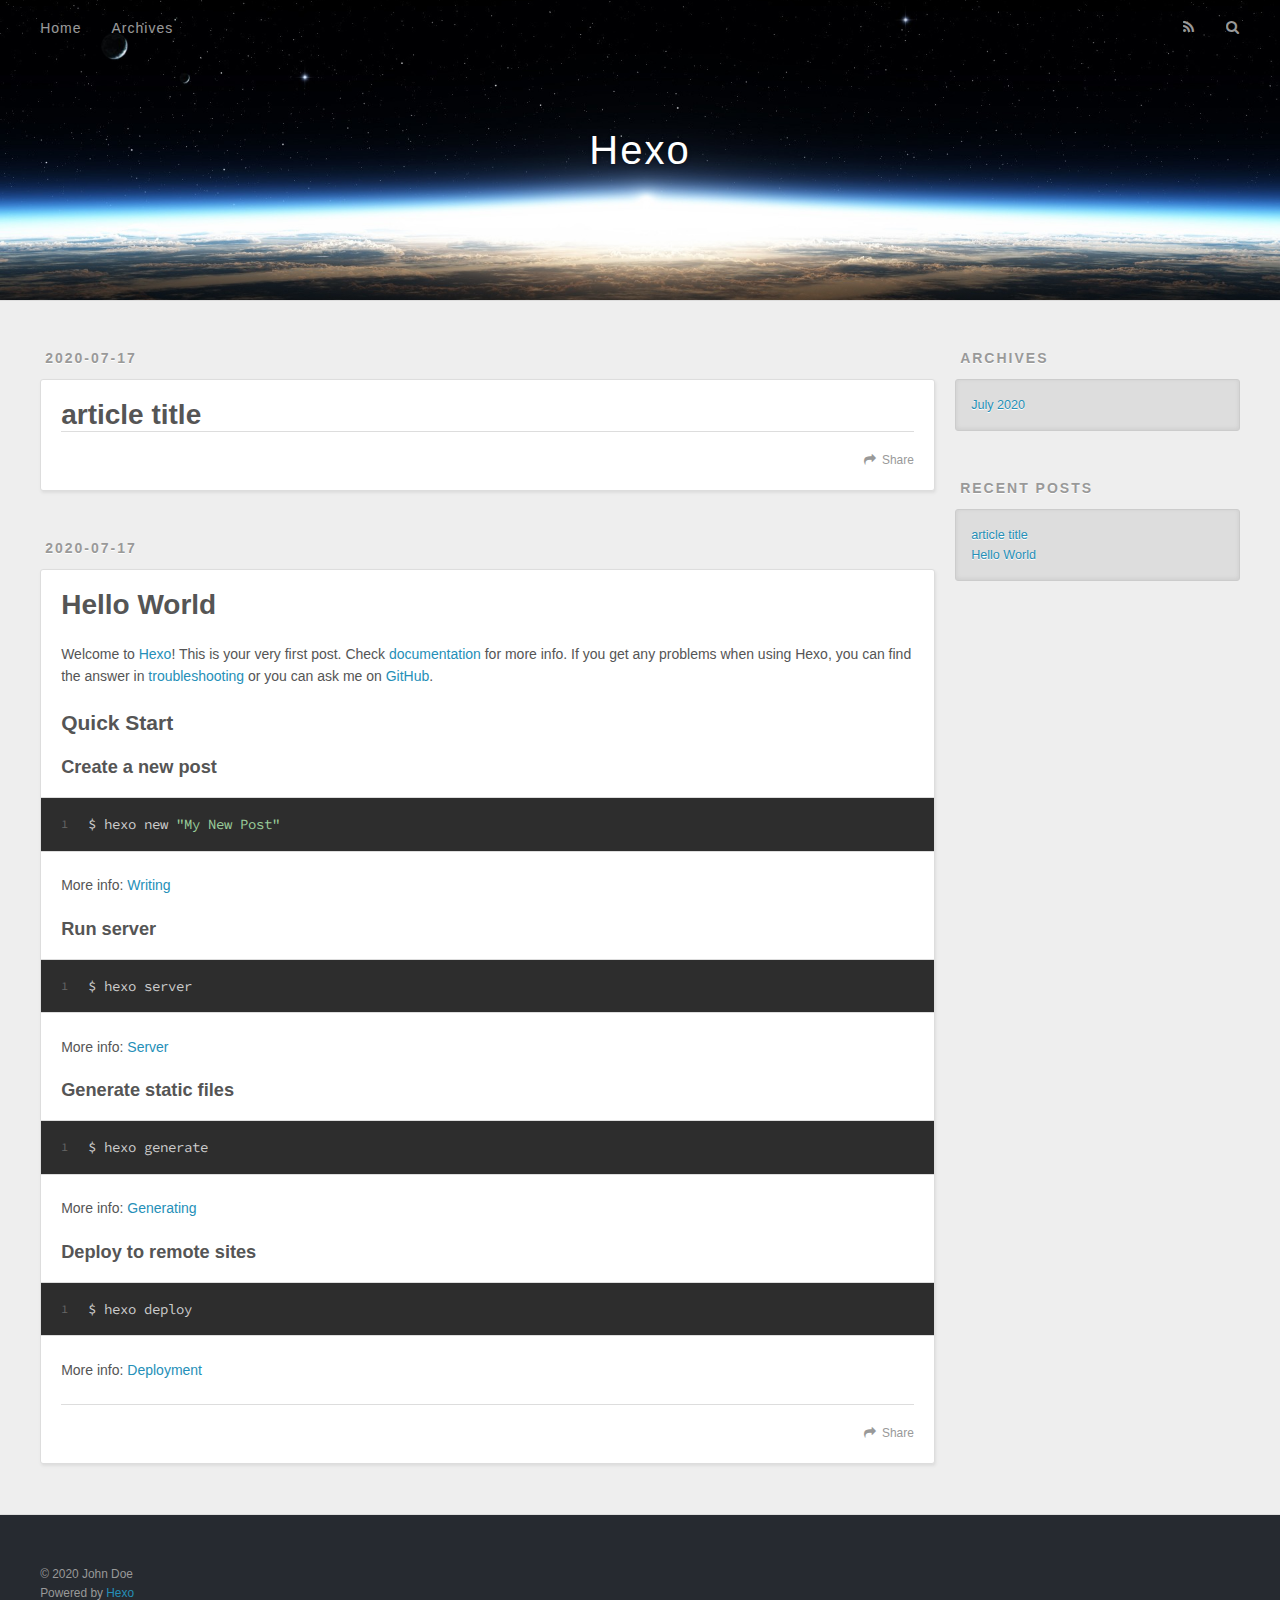
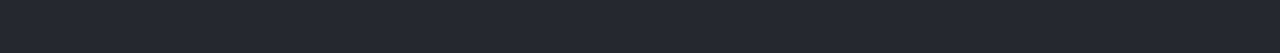
==== index.html @ 82711fb5 "Site updated: 2020-07-17 10:10:43" ====
<!DOCTYPE html>
<html>
<head>
  <meta charset="utf-8">
  

  
  <title>Hexo</title>
  <meta name="viewport" content="width=device-width, initial-scale=1, maximum-scale=1">
  <meta property="og:type" content="website">
<meta property="og:title" content="Hexo">
<meta property="og:url" content="http://yoursite.com/index.html">
<meta property="og:site_name" content="Hexo">
<meta property="og:locale" content="en_US">
<meta property="article:author" content="John Doe">
<meta name="twitter:card" content="summary">
  
    <link rel="alternate" href="/atom.xml" title="Hexo" type="application/atom+xml">
  
  
    <link rel="icon" href="/favicon.png">
  
  
    <link href="//fonts.googleapis.com/css?family=Source+Code+Pro" rel="stylesheet" type="text/css">
  
  
<link rel="stylesheet" href="/css/style.css">

<meta name="generator" content="Hexo 4.2.1"></head>

<body>
  <div id="container">
    <div id="wrap">
      <header id="header">
  <div id="banner"></div>
  <div id="header-outer" class="outer">
    <div id="header-title" class="inner">
      <h1 id="logo-wrap">
        <a href="/" id="logo">Hexo</a>
      </h1>
      
    </div>
    <div id="header-inner" class="inner">
      <nav id="main-nav">
        <a id="main-nav-toggle" class="nav-icon"></a>
        
          <a class="main-nav-link" href="/">Home</a>
        
          <a class="main-nav-link" href="/archives">Archives</a>
        
      </nav>
      <nav id="sub-nav">
        
          <a id="nav-rss-link" class="nav-icon" href="/atom.xml" title="RSS Feed"></a>
        
        <a id="nav-search-btn" class="nav-icon" title="Search"></a>
      </nav>
      <div id="search-form-wrap">
        <form action="//google.com/search" method="get" accept-charset="UTF-8" class="search-form"><input type="search" name="q" class="search-form-input" placeholder="Search"><button type="submit" class="search-form-submit">&#xF002;</button><input type="hidden" name="sitesearch" value="http://yoursite.com"></form>
      </div>
    </div>
  </div>
</header>
      <div class="outer">
        <section id="main">
  
    <article id="post-article-title" class="article article-type-post" itemscope itemprop="blogPost">
  <div class="article-meta">
    <a href="/2020/07/17/article-title/" class="article-date">
  <time datetime="2020-07-17T02:10:05.000Z" itemprop="datePublished">2020-07-17</time>
</a>
    
  </div>
  <div class="article-inner">
    
    
      <header class="article-header">
        
  
    <h1 itemprop="name">
      <a class="article-title" href="/2020/07/17/article-title/">article title</a>
    </h1>
  

      </header>
    
    <div class="article-entry" itemprop="articleBody">
      
        
      
    </div>
    <footer class="article-footer">
      <a data-url="http://yoursite.com/2020/07/17/article-title/" data-id="ckcpl55jt0000kovzguh59rtg" class="article-share-link">Share</a>
      
      
    </footer>
  </div>
  
</article>


  
    <article id="post-hello-world" class="article article-type-post" itemscope itemprop="blogPost">
  <div class="article-meta">
    <a href="/2020/07/17/hello-world/" class="article-date">
  <time datetime="2020-07-17T01:30:48.473Z" itemprop="datePublished">2020-07-17</time>
</a>
    
  </div>
  <div class="article-inner">
    
    
      <header class="article-header">
        
  
    <h1 itemprop="name">
      <a class="article-title" href="/2020/07/17/hello-world/">Hello World</a>
    </h1>
  

      </header>
    
    <div class="article-entry" itemprop="articleBody">
      
        <p>Welcome to <a href="https://hexo.io/" target="_blank" rel="noopener">Hexo</a>! This is your very first post. Check <a href="https://hexo.io/docs/" target="_blank" rel="noopener">documentation</a> for more info. If you get any problems when using Hexo, you can find the answer in <a href="https://hexo.io/docs/troubleshooting.html" target="_blank" rel="noopener">troubleshooting</a> or you can ask me on <a href="https://github.com/hexojs/hexo/issues" target="_blank" rel="noopener">GitHub</a>.</p>
<h2 id="Quick-Start"><a href="#Quick-Start" class="headerlink" title="Quick Start"></a>Quick Start</h2><h3 id="Create-a-new-post"><a href="#Create-a-new-post" class="headerlink" title="Create a new post"></a>Create a new post</h3><figure class="highlight bash"><table><tr><td class="gutter"><pre><span class="line">1</span><br></pre></td><td class="code"><pre><span class="line">$ hexo new <span class="string">"My New Post"</span></span><br></pre></td></tr></table></figure>

<p>More info: <a href="https://hexo.io/docs/writing.html" target="_blank" rel="noopener">Writing</a></p>
<h3 id="Run-server"><a href="#Run-server" class="headerlink" title="Run server"></a>Run server</h3><figure class="highlight bash"><table><tr><td class="gutter"><pre><span class="line">1</span><br></pre></td><td class="code"><pre><span class="line">$ hexo server</span><br></pre></td></tr></table></figure>

<p>More info: <a href="https://hexo.io/docs/server.html" target="_blank" rel="noopener">Server</a></p>
<h3 id="Generate-static-files"><a href="#Generate-static-files" class="headerlink" title="Generate static files"></a>Generate static files</h3><figure class="highlight bash"><table><tr><td class="gutter"><pre><span class="line">1</span><br></pre></td><td class="code"><pre><span class="line">$ hexo generate</span><br></pre></td></tr></table></figure>

<p>More info: <a href="https://hexo.io/docs/generating.html" target="_blank" rel="noopener">Generating</a></p>
<h3 id="Deploy-to-remote-sites"><a href="#Deploy-to-remote-sites" class="headerlink" title="Deploy to remote sites"></a>Deploy to remote sites</h3><figure class="highlight bash"><table><tr><td class="gutter"><pre><span class="line">1</span><br></pre></td><td class="code"><pre><span class="line">$ hexo deploy</span><br></pre></td></tr></table></figure>

<p>More info: <a href="https://hexo.io/docs/one-command-deployment.html" target="_blank" rel="noopener">Deployment</a></p>

      
    </div>
    <footer class="article-footer">
      <a data-url="http://yoursite.com/2020/07/17/hello-world/" data-id="ckcpjsb5y0000psvz03wt8ghl" class="article-share-link">Share</a>
      
      
    </footer>
  </div>
  
</article>


  


</section>
        
          <aside id="sidebar">
  
    

  
    

  
    
  
    
  <div class="widget-wrap">
    <h3 class="widget-title">Archives</h3>
    <div class="widget">
      <ul class="archive-list"><li class="archive-list-item"><a class="archive-list-link" href="/archives/2020/07/">July 2020</a></li></ul>
    </div>
  </div>


  
    
  <div class="widget-wrap">
    <h3 class="widget-title">Recent Posts</h3>
    <div class="widget">
      <ul>
        
          <li>
            <a href="/2020/07/17/article-title/">article title</a>
          </li>
        
          <li>
            <a href="/2020/07/17/hello-world/">Hello World</a>
          </li>
        
      </ul>
    </div>
  </div>

  
</aside>
        
      </div>
      <footer id="footer">
  
  <div class="outer">
    <div id="footer-info" class="inner">
      &copy; 2020 John Doe<br>
      Powered by <a href="http://hexo.io/" target="_blank">Hexo</a>
    </div>
  </div>
</footer>
    </div>
    <nav id="mobile-nav">
  
    <a href="/" class="mobile-nav-link">Home</a>
  
    <a href="/archives" class="mobile-nav-link">Archives</a>
  
</nav>
    

<script src="//ajax.googleapis.com/ajax/libs/jquery/2.0.3/jquery.min.js"></script>


  
<link rel="stylesheet" href="/fancybox/jquery.fancybox.css">

  
<script src="/fancybox/jquery.fancybox.pack.js"></script>




<script src="/js/script.js"></script>




  </div>
</body>
</html>
---- css/style.css ----
body {
  width: 100%;
}
body:before,
body:after {
  content: "";
  display: table;
}
body:after {
  clear: both;
}
html,
body,
div,
span,
applet,
object,
iframe,
h1,
h2,
h3,
h4,
h5,
h6,
p,
blockquote,
pre,
a,
abbr,
acronym,
address,
big,
cite,
code,
del,
dfn,
em,
img,
ins,
kbd,
q,
s,
samp,
small,
strike,
strong,
sub,
sup,
tt,
var,
dl,
dt,
dd,
ol,
ul,
li,
fieldset,
form,
label,
legend,
table,
caption,
tbody,
tfoot,
thead,
tr,
th,
td {
  margin: 0;
  padding: 0;
  border: 0;
  outline: 0;
  font-weight: inherit;
  font-style: inherit;
  font-family: inherit;
  font-size: 100%;
  vertical-align: baseline;
}
body {
  line-height: 1;
  color: #000;
  background: #fff;
}
ol,
ul {
  list-style: none;
}
table {
  border-collapse: separate;
  border-spacing: 0;
  vertical-align: middle;
}
caption,
th,
td {
  text-align: left;
  font-weight: normal;
  vertical-align: middle;
}
a img {
  border: none;
}
input,
button {
  margin: 0;
  padding: 0;
}
input::-moz-focus-inner,
button::-moz-focus-inner {
  border: 0;
  padding: 0;
}
@font-face {
  font-family: FontAwesome;
  font-style: normal;
  font-weight: normal;
  src: url("fonts/fontawesome-webfont.eot?v=#4.0.3");
  src: url("fonts/fontawesome-webfont.eot?#iefix&v=#4.0.3") format("embedded-opentype"), url("fonts/fontawesome-webfont.woff?v=#4.0.3") format("woff"), url("fonts/fontawesome-webfont.ttf?v=#4.0.3") format("truetype"), url("fonts/fontawesome-webfont.svg#fontawesomeregular?v=#4.0.3") format("svg");
}
html,
body,
#container {
  height: 100%;
}
body {
  background: #eee;
  font: 14px -apple-system, BlinkMacSystemFont, "Segoe UI", "Roboto", "Oxygen", "Ubuntu", "Cantarell", "Fira Sans", "Droid Sans", "Helvetica Neue", sans-serif;
  -webkit-text-size-adjust: 100%;
}
.outer {
  max-width: 1220px;
  margin: 0 auto;
  padding: 0 20px;
}
.outer:before,
.outer:after {
  content: "";
  display: table;
}
.outer:after {
  clear: both;
}
.inner {
  display: inline;
  float: left;
  width: 98.33333333333333%;
  margin: 0 0.833333333333333%;
}
.left,
.alignleft {
  float: left;
}
.right,
.alignright {
  float: right;
}
.clear {
  clear: both;
}
#container {
  position: relative;
}
.mobile-nav-on {
  overflow: hidden;
}
#wrap {
  height: 100%;
  width: 100%;
  position: absolute;
  top: 0;
  left: 0;
  -webkit-transition: 0.2s ease-out;
  -moz-transition: 0.2s ease-out;
  -ms-transition: 0.2s ease-out;
  transition: 0.2s ease-out;
  z-index: 1;
  background: #eee;
}
.mobile-nav-on #wrap {
  left: 280px;
}
@media screen and (min-width: 768px) {
  #main {
    display: inline;
    float: left;
    width: 73.33333333333333%;
    margin: 0 0.833333333333333%;
  }
}
.article-date,
.article-category-link,
.archive-year,
.widget-title {
  text-decoration: none;
  text-transform: uppercase;
  letter-spacing: 2px;
  color: #999;
  margin-bottom: 1em;
  margin-left: 5px;
  line-height: 1em;
  text-shadow: 0 1px #fff;
  font-weight: bold;
}
.article-inner,
.archive-article-inner {
  background: #fff;
  -webkit-box-shadow: 1px 2px 3px #ddd;
  box-shadow: 1px 2px 3px #ddd;
  border: 1px solid #ddd;
  border-radius: 3px;
}
.article-entry h1,
.widget h1 {
  font-size: 2em;
}
.article-entry h2,
.widget h2 {
  font-size: 1.5em;
}
.article-entry h3,
.widget h3 {
  font-size: 1.3em;
}
.article-entry h4,
.widget h4 {
  font-size: 1.2em;
}
.article-entry h5,
.widget h5 {
  font-size: 1em;
}
.article-entry h6,
.widget h6 {
  font-size: 1em;
  color: #999;
}
.article-entry hr,
.widget hr {
  border: 1px dashed #ddd;
}
.article-entry strong,
.widget strong {
  font-weight: bold;
}
.article-entry em,
.widget em,
.article-entry cite,
.widget cite {
  font-style: italic;
}
.article-entry sup,
.widget sup,
.article-entry sub,
.widget sub {
  font-size: 0.75em;
  line-height: 0;
  position: relative;
  vertical-align: baseline;
}
.article-entry sup,
.widget sup {
  top: -0.5em;
}
.article-entry sub,
.widget sub {
  bottom: -0.2em;
}
.article-entry small,
.widget small {
  font-size: 0.85em;
}
.article-entry acronym,
.widget acronym,
.article-entry abbr,
.widget abbr {
  border-bottom: 1px dotted;
}
.article-entry ul,
.widget ul,
.article-entry ol,
.widget ol,
.article-entry dl,
.widget dl {
  margin: 0 20px;
  line-height: 1.6em;
}
.article-entry ul ul,
.widget ul ul,
.article-entry ol ul,
.widget ol ul,
.article-entry ul ol,
.widget ul ol,
.article-entry ol ol,
.widget ol ol {
  margin-top: 0;
  margin-bottom: 0;
}
.article-entry ul,
.widget ul {
  list-style: disc;
}
.article-entry ol,
.widget ol {
  list-style: decimal;
}
.article-entry dt,
.widget dt {
  font-weight: bold;
}
#header {
  height: 300px;
  position: relative;
  border-bottom: 1px solid #ddd;
}
#header:before,
#header:after {
  content: "";
  position: absolute;
  left: 0;
  right: 0;
  height: 40px;
}
#header:before {
  top: 0;
  background: -webkit-linear-gradient(rgba(0,0,0,0.2), transparent);
  background: -moz-linear-gradient(rgba(0,0,0,0.2), transparent);
  background: -ms-linear-gradient(rgba(0,0,0,0.2), transparent);
  background: linear-gradient(rgba(0,0,0,0.2), transparent);
}
#header:after {
  bottom: 0;
  background: -webkit-linear-gradient(transparent, rgba(0,0,0,0.2));
  background: -moz-linear-gradient(transparent, rgba(0,0,0,0.2));
  background: -ms-linear-gradient(transparent, rgba(0,0,0,0.2));
  background: linear-gradient(transparent, rgba(0,0,0,0.2));
}
#header-outer {
  height: 100%;
  position: relative;
}
#header-inner {
  position: relative;
  overflow: hidden;
}
#banner {
  position: absolute;
  top: 0;
  left: 0;
  width: 100%;
  height: 100%;
  background: url("images/banner.jpg") center #000;
  -webkit-background-size: cover;
  -moz-background-size: cover;
  background-size: cover;
  z-index: -1;
}
#header-title {
  text-align: center;
  height: 40px;
  position: absolute;
  top: 50%;
  left: 0;
  margin-top: -20px;
}
#logo,
#subtitle {
  text-decoration: none;
  color: #fff;
  font-weight: 300;
  text-shadow: 0 1px 4px rgba(0,0,0,0.3);
}
#logo {
  font-size: 40px;
  line-height: 40px;
  letter-spacing: 2px;
}
#subtitle {
  font-size: 16px;
  line-height: 16px;
  letter-spacing: 1px;
}
#subtitle-wrap {
  margin-top: 16px;
}
#main-nav {
  float: left;
  margin-left: -15px;
}
.nav-icon,
.main-nav-link {
  float: left;
  color: #fff;
  opacity: 0.6;
  text-decoration: none;
  text-shadow: 0 1px rgba(0,0,0,0.2);
  -webkit-transition: opacity 0.2s;
  -moz-transition: opacity 0.2s;
  -ms-transition: opacity 0.2s;
  transition: opacity 0.2s;
  display: block;
  padding: 20px 15px;
}
.nav-icon:hover,
.main-nav-link:hover {
  opacity: 1;
}
.nav-icon {
  font-family: FontAwesome;
  text-align: center;
  font-size: 14px;
  width: 14px;
  height: 14px;
  padding: 20px 15px;
  position: relative;
  cursor: pointer;
}
.main-nav-link {
  font-weight: 300;
  letter-spacing: 1px;
}
@media screen and (max-width: 479px) {
  .main-nav-link {
    display: none;
  }
}
#main-nav-toggle {
  display: none;
}
#main-nav-toggle:before {
  content: "\f0c9";
}
@media screen and (max-width: 479px) {
  #main-nav-toggle {
    display: block;
  }
}
#sub-nav {
  float: right;
  margin-right: -15px;
}
#nav-rss-link:before {
  content: "\f09e";
}
#nav-search-btn:before {
  content: "\f002";
}
#search-form-wrap {
  position: absolute;
  top: 15px;
  width: 150px;
  height: 30px;
  right: -150px;
  opacity: 0;
  -webkit-transition: 0.2s ease-out;
  -moz-transition: 0.2s ease-out;
  -ms-transition: 0.2s ease-out;
  transition: 0.2s ease-out;
}
#search-form-wrap.on {
  opacity: 1;
  right: 0;
}
@media screen and (max-width: 479px) {
  #search-form-wrap {
    width: 100%;
    right: -100%;
  }
}
.search-form {
  position: absolute;
  top: 0;
  left: 0;
  right: 0;
  background: #fff;
  padding: 5px 15px;
  border-radius: 15px;
  -webkit-box-shadow: 0 0 10px rgba(0,0,0,0.3);
  box-shadow: 0 0 10px rgba(0,0,0,0.3);
}
.search-form-input {
  border: none;
  background: none;
  color: #555;
  width: 100%;
  font: 13px -apple-system, BlinkMacSystemFont, "Segoe UI", "Roboto", "Oxygen", "Ubuntu", "Cantarell", "Fira Sans", "Droid Sans", "Helvetica Neue", sans-serif;
  outline: none;
}
.search-form-input::-webkit-search-results-decoration,
.search-form-input::-webkit-search-cancel-button {
  -webkit-appearance: none;
}
.search-form-submit {
  position: absolute;
  top: 50%;
  right: 10px;
  margin-top: -7px;
  font: 13px FontAwesome;
  border: none;
  background: none;
  color: #bbb;
  cursor: pointer;
}
.search-form-submit:hover,
.search-form-submit:focus {
  color: #777;
}
.article {
  margin: 50px 0;
}
.article-inner {
  overflow: hidden;
}
.article-meta:before,
.article-meta:after {
  content: "";
  display: table;
}
.article-meta:after {
  clear: both;
}
.article-date {
  float: left;
}
.article-category {
  float: left;
  line-height: 1em;
  color: #ccc;
  text-shadow: 0 1px #fff;
  margin-left: 8px;
}
.article-category:before {
  content: "\2022";
}
.article-category-link {
  margin: 0 12px 1em;
}
.article-header {
  padding: 20px 20px 0;
}
.article-title {
  text-decoration: none;
  font-size: 2em;
  font-weight: bold;
  color: #555;
  line-height: 1.1em;
  -webkit-transition: color 0.2s;
  -moz-transition: color 0.2s;
  -ms-transition: color 0.2s;
  transition: color 0.2s;
}
a.article-title:hover {
  color: #258fb8;
}
.article-entry {
  color: #555;
  padding: 0 20px;
}
.article-entry:before,
.article-entry:after {
  content: "";
  display: table;
}
.article-entry:after {
  clear: both;
}
.article-entry p,
.article-entry table {
  line-height: 1.6em;
  margin: 1.6em 0;
}
.article-entry h1,
.article-entry h2,
.article-entry h3,
.article-entry h4,
.article-entry h5,
.article-entry h6 {
  font-weight: bold;
}
.article-entry h1,
.article-entry h2,
.article-entry h3,
.article-entry h4,
.article-entry h5,
.article-entry h6 {
  line-height: 1.1em;
  margin: 1.1em 0;
}
.article-entry a {
  color: #258fb8;
  text-decoration: none;
}
.article-entry a:hover {
  text-decoration: underline;
}
.article-entry ul,
.article-entry ol,
.article-entry dl {
  margin-top: 1.6em;
  margin-bottom: 1.6em;
}
.article-entry img,
.article-entry video {
  max-width: 100%;
  height: auto;
  display: block;
  margin: auto;
}
.article-entry iframe {
  border: none;
}
.article-entry table {
  width: 100%;
  border-collapse: collapse;
  border-spacing: 0;
}
.article-entry th {
  font-weight: bold;
  border-bottom: 3px solid #ddd;
  padding-bottom: 0.5em;
}
.article-entry td {
  border-bottom: 1px solid #ddd;
  padding: 10px 0;
}
.article-entry blockquote {
  font-family: Georgia, "Times New Roman", serif;
  font-size: 1.4em;
  margin: 1.6em 20px;
  text-align: center;
}
.article-entry blockquote footer {
  font-size: 14px;
  margin: 1.6em 0;
  font-family: -apple-system, BlinkMacSystemFont, "Segoe UI", "Roboto", "Oxygen", "Ubuntu", "Cantarell", "Fira Sans", "Droid Sans", "Helvetica Neue", sans-serif;
}
.article-entry blockquote footer cite:before {
  content: "—";
  padding: 0 0.5em;
}
.article-entry .pullquote {
  text-align: left;
  width: 45%;
  margin: 0;
}
.article-entry .pullquote.left {
  margin-left: 0.5em;
  margin-right: 1em;
}
.article-entry .pullquote.right {
  margin-right: 0.5em;
  margin-left: 1em;
}
.article-entry .caption {
  color: #999;
  display: block;
  font-size: 0.9em;
  margin-top: 0.5em;
  position: relative;
  text-align: center;
}
.article-entry .video-container {
  position: relative;
  padding-top: 56.25%;
  height: 0;
  overflow: hidden;
}
.article-entry .video-container iframe,
.article-entry .video-container object,
.article-entry .video-container embed {
  position: absolute;
  top: 0;
  left: 0;
  width: 100%;
  height: 100%;
  margin-top: 0;
}
.article-more-link a {
  display: inline-block;
  line-height: 1em;
  padding: 6px 15px;
  border-radius: 15px;
  background: #eee;
  color: #999;
  text-shadow: 0 1px #fff;
  text-decoration: none;
}
.article-more-link a:hover {
  background: #258fb8;
  color: #fff;
  text-decoration: none;
  text-shadow: 0 1px #1e7293;
}
.article-footer {
  font-size: 0.85em;
  line-height: 1.6em;
  border-top: 1px solid #ddd;
  padding-top: 1.6em;
  margin: 0 20px 20px;
}
.article-footer:before,
.article-footer:after {
  content: "";
  display: table;
}
.article-footer:after {
  clear: both;
}
.article-footer a {
  color: #999;
  text-decoration: none;
}
.article-footer a:hover {
  color: #555;
}
.article-tag-list-item {
  float: left;
  margin-right: 10px;
}
.article-tag-list-link:before {
  content: "#";
}
.article-comment-link {
  float: right;
}
.article-comment-link:before {
  content: "\f075";
  font-family: FontAwesome;
  padding-right: 8px;
}
.article-share-link {
  cursor: pointer;
  float: right;
  margin-left: 20px;
}
.article-share-link:before {
  content: "\f064";
  font-family: FontAwesome;
  padding-right: 6px;
}
#article-nav {
  position: relative;
}
#article-nav:before,
#article-nav:after {
  content: "";
  display: table;
}
#article-nav:after {
  clear: both;
}
@media screen and (min-width: 768px) {
  #article-nav {
    margin: 50px 0;
  }
  #article-nav:before {
    width: 8px;
    height: 8px;
    position: absolute;
    top: 50%;
    left: 50%;
    margin-top: -4px;
    margin-left: -4px;
    content: "";
    border-radius: 50%;
    background: #ddd;
    -webkit-box-shadow: 0 1px 2px #fff;
    box-shadow: 0 1px 2px #fff;
  }
}
.article-nav-link-wrap {
  text-decoration: none;
  text-shadow: 0 1px #fff;
  color: #999;
  -webkit-box-sizing: border-box;
  -moz-box-sizing: border-box;
  box-sizing: border-box;
  margin-top: 50px;
  text-align: center;
  display: block;
}
.article-nav-link-wrap:hover {
  color: #555;
}
@media screen and (min-width: 768px) {
  .article-nav-link-wrap {
    width: 50%;
    margin-top: 0;
  }
}
@media screen and (min-width: 768px) {
  #article-nav-newer {
    float: left;
    text-align: right;
    padding-right: 20px;
  }
}
@media screen and (min-width: 768px) {
  #article-nav-older {
    float: right;
    text-align: left;
    padding-left: 20px;
  }
}
.article-nav-caption {
  text-transform: uppercase;
  letter-spacing: 2px;
  color: #ddd;
  line-height: 1em;
  font-weight: bold;
}
#article-nav-newer .article-nav-caption {
  margin-right: -2px;
}
.article-nav-title {
  font-size: 0.85em;
  line-height: 1.6em;
  margin-top: 0.5em;
}
.article-share-box {
  position: absolute;
  display: none;
  background: #fff;
  -webkit-box-shadow: 1px 2px 10px rgba(0,0,0,0.2);
  box-shadow: 1px 2px 10px rgba(0,0,0,0.2);
  border-radius: 3px;
  margin-left: -145px;
  overflow: hidden;
  z-index: 1;
}
.article-share-box.on {
  display: block;
}
.article-share-input {
  width: 100%;
  background: none;
  -webkit-box-sizing: border-box;
  -moz-box-sizing: border-box;
  box-sizing: border-box;
  font: 14px -apple-system, BlinkMacSystemFont, "Segoe UI", "Roboto", "Oxygen", "Ubuntu", "Cantarell", "Fira Sans", "Droid Sans", "Helvetica Neue", sans-serif;
  padding: 0 15px;
  color: #555;
  outline: none;
  border: 1px solid #ddd;
  border-radius: 3px 3px 0 0;
  height: 36px;
  line-height: 36px;
}
.article-share-links {
  background: #eee;
}
.article-share-links:before,
.article-share-links:after {
  content: "";
  display: table;
}
.article-share-links:after {
  clear: both;
}
.article-share-twitter,
.article-share-facebook,
.article-share-pinterest,
.article-share-google {
  width: 50px;
  height: 36px;
  display: block;
  float: left;
  position: relative;
  color: #999;
  text-shadow: 0 1px #fff;
}
.article-share-twitter:before,
.article-share-facebook:before,
.article-share-pinterest:before,
.article-share-google:before {
  font-size: 20px;
  font-family: FontAwesome;
  width: 20px;
  height: 20px;
  position: absolute;
  top: 50%;
  left: 50%;
  margin-top: -10px;
  margin-left: -10px;
  text-align: center;
}
.article-share-twitter:hover,
.article-share-facebook:hover,
.article-share-pinterest:hover,
.article-share-google:hover {
  color: #fff;
}
.article-share-twitter:before {
  content: "\f099";
}
.article-share-twitter:hover {
  background: #00aced;
  text-shadow: 0 1px #008abe;
}
.article-share-facebook:before {
  content: "\f09a";
}
.article-share-facebook:hover {
  background: #3b5998;
  text-shadow: 0 1px #2f477a;
}
.article-share-pinterest:before {
  content: "\f0d2";
}
.article-share-pinterest:hover {
  background: #cb2027;
  text-shadow: 0 1px #a21a1f;
}
.article-share-google:before {
  content: "\f0d5";
}
.article-share-google:hover {
  background: #dd4b39;
  text-shadow: 0 1px #be3221;
}
.article-gallery {
  background: #000;
  position: relative;
}
.article-gallery-photos {
  position: relative;
  overflow: hidden;
}
.article-gallery-img {
  display: none;
  max-width: 100%;
}
.article-gallery-img:first-child {
  display: block;
}
.article-gallery-img.loaded {
  position: absolute;
  display: block;
}
.article-gallery-img img {
  display: block;
  max-width: 100%;
  margin: 0 auto;
}
#comments {
  background: #fff;
  -webkit-box-shadow: 1px 2px 3px #ddd;
  box-shadow: 1px 2px 3px #ddd;
  padding: 20px;
  border: 1px solid #ddd;
  border-radius: 3px;
  margin: 50px 0;
}
#comments a {
  color: #258fb8;
}
.archives-wrap {
  margin: 50px 0;
}
.archives:before,
.archives:after {
  content: "";
  display: table;
}
.archives:after {
  clear: both;
}
.archive-year-wrap {
  margin-bottom: 1em;
}
.archives {
  -webkit-column-gap: 10px;
  -moz-column-gap: 10px;
  column-gap: 10px;
}
@media screen and (min-width: 480px) and (max-width: 767px) {
  .archives {
    -webkit-column-count: 2;
    -moz-column-count: 2;
    column-count: 2;
  }
}
@media screen and (min-width: 768px) {
  .archives {
    -webkit-column-count: 3;
    -moz-column-count: 3;
    column-count: 3;
  }
}
.archive-article {
  -webkit-column-break-inside: avoid;
  page-break-inside: avoid;
  overflow: hidden;
  break-inside: avoid-column;
}
.archive-article-inner {
  padding: 10px;
  margin-bottom: 15px;
}
.archive-article-title {
  text-decoration: none;
  font-weight: bold;
  color: #555;
  -webkit-transition: color 0.2s;
  -moz-transition: color 0.2s;
  -ms-transition: color 0.2s;
  transition: color 0.2s;
  line-height: 1.6em;
}
.archive-article-title:hover {
  color: #258fb8;
}
.archive-article-footer {
  margin-top: 1em;
}
.archive-article-date {
  color: #999;
  text-decoration: none;
  font-size: 0.85em;
  line-height: 1em;
  margin-bottom: 0.5em;
  display: block;
}
#page-nav {
  margin: 50px auto;
  background: #fff;
  -webkit-box-shadow: 1px 2px 3px #ddd;
  box-shadow: 1px 2px 3px #ddd;
  border: 1px solid #ddd;
  border-radius: 3px;
  text-align: center;
  color: #999;
  overflow: hidden;
}
#page-nav:before,
#page-nav:after {
  content: "";
  display: table;
}
#page-nav:after {
  clear: both;
}
#page-nav a,
#page-nav span {
  padding: 10px 20px;
  line-height: 1;
  height: 2ex;
}
#page-nav a {
  color: #999;
  text-decoration: none;
}
#page-nav a:hover {
  background: #999;
  color: #fff;
}
#page-nav .prev {
  float: left;
}
#page-nav .next {
  float: right;
}
#page-nav .page-number {
  display: inline-block;
}
@media screen and (max-width: 479px) {
  #page-nav .page-number {
    display: none;
  }
}
#page-nav .current {
  color: #555;
  font-weight: bold;
}
#page-nav .space {
  color: #ddd;
}
#footer {
  background: #262a30;
  padding: 50px 0;
  border-top: 1px solid #ddd;
  color: #999;
}
#footer a {
  color: #258fb8;
  text-decoration: none;
}
#footer a:hover {
  text-decoration: underline;
}
#footer-info {
  line-height: 1.6em;
  font-size: 0.85em;
}
.article-entry pre,
.article-entry .highlight {
  background: #2d2d2d;
  margin: 0 -20px;
  padding: 15px 20px;
  border-style: solid;
  border-color: #ddd;
  border-width: 1px 0;
  overflow: auto;
  color: #ccc;
  line-height: 22.400000000000002px;
}
.article-entry .highlight .gutter pre,
.article-entry .gist .gist-file .gist-data .line-numbers {
  color: #666;
  font-size: 0.85em;
}
.article-entry pre,
.article-entry code {
  font-family: "Source Code Pro", Consolas, Monaco, Menlo, Consolas, monospace;
}
.article-entry code {
  background: #eee;
  text-shadow: 0 1px #fff;
  padding: 0 0.3em;
}
.article-entry pre code {
  background: none;
  text-shadow: none;
  padding: 0;
}
.article-entry .highlight pre {
  border: none;
  margin: 0;
  padding: 0;
}
.article-entry .highlight table {
  margin: 0;
  width: auto;
}
.article-entry .highlight td {
  border: none;
  padding: 0;
}
.article-entry .highlight figcaption {
  font-size: 0.85em;
  color: #999;
  line-height: 1em;
  margin-bottom: 1em;
}
.article-entry .highlight figcaption:before,
.article-entry .highlight figcaption:after {
  content: "";
  display: table;
}
.article-entry .highlight figcaption:after {
  clear: both;
}
.article-entry .highlight figcaption a {
  float: right;
}
.article-entry .highlight .gutter pre {
  text-align: right;
  padding-right: 20px;
}
.article-entry .highlight .line {
  height: 22.400000000000002px;
}
.article-entry .highlight .line.marked {
  background: #515151;
}
.article-entry .gist {
  margin: 0 -20px;
  border-style: solid;
  border-color: #ddd;
  border-width: 1px 0;
  background: #2d2d2d;
  padding: 15px 20px 15px 0;
}
.article-entry .gist .gist-file {
  border: none;
  font-family: "Source Code Pro", Consolas, Monaco, Menlo, Consolas, monospace;
  margin: 0;
}
.article-entry .gist .gist-file .gist-data {
  background: none;
  border: none;
}
.article-entry .gist .gist-file .gist-data .line-numbers {
  background: none;
  border: none;
  padding: 0 20px 0 0;
}
.article-entry .gist .gist-file .gist-data .line-data {
  padding: 0 !important;
}
.article-entry .gist .gist-file .highlight {
  margin: 0;
  padding: 0;
  border: none;
}
.article-entry .gist .gist-file .gist-meta {
  background: #2d2d2d;
  color: #999;
  font: 0.85em -apple-system, BlinkMacSystemFont, "Segoe UI", "Roboto", "Oxygen", "Ubuntu", "Cantarell", "Fira Sans", "Droid Sans", "Helvetica Neue", sans-serif;
  text-shadow: 0 0;
  padding: 0;
  margin-top: 1em;
  margin-left: 20px;
}
.article-entry .gist .gist-file .gist-meta a {
  color: #258fb8;
  font-weight: normal;
}
.article-entry .gist .gist-file .gist-meta a:hover {
  text-decoration: underline;
}
pre .comment,
pre .title {
  color: #999;
}
pre .variable,
pre .attribute,
pre .tag,
pre .regexp,
pre .ruby .constant,
pre .xml .tag .title,
pre .xml .pi,
pre .xml .doctype,
pre .html .doctype,
pre .css .id,
pre .css .class,
pre .css .pseudo {
  color: #f2777a;
}
pre .number,
pre .preprocessor,
pre .built_in,
pre .literal,
pre .params,
pre .constant {
  color: #f99157;
}
pre .class,
pre .ruby .class .title,
pre .css .rules .attribute {
  color: #9c9;
}
pre .string,
pre .value,
pre .inheritance,
pre .header,
pre .ruby .symbol,
pre .xml .cdata {
  color: #9c9;
}
pre .css .hexcolor {
  color: #6cc;
}
pre .function,
pre .python .decorator,
pre .python .title,
pre .ruby .function .title,
pre .ruby .title .keyword,
pre .perl .sub,
pre .javascript .title,
pre .coffeescript .title {
  color: #69c;
}
pre .keyword,
pre .javascript .function {
  color: #c9c;
}
@media screen and (max-width: 479px) {
  #mobile-nav {
    position: absolute;
    top: 0;
    left: 0;
    width: 280px;
    height: 100%;
    background: #191919;
    border-right: 1px solid #fff;
  }
}
@media screen and (max-width: 479px) {
  .mobile-nav-link {
    display: block;
    color: #999;
    text-decoration: none;
    padding: 15px 20px;
    font-weight: bold;
  }
  .mobile-nav-link:hover {
    color: #fff;
  }
}
@media screen and (min-width: 768px) {
  #sidebar {
    display: inline;
    float: left;
    width: 23.333333333333332%;
    margin: 0 0.833333333333333%;
  }
}
.widget-wrap {
  margin: 50px 0;
}
.widget {
  color: #777;
  text-shadow: 0 1px #fff;
  background: #ddd;
  -webkit-box-shadow: 0 -1px 4px #ccc inset;
  box-shadow: 0 -1px 4px #ccc inset;
  border: 1px solid #ccc;
  padding: 15px;
  border-radius: 3px;
}
.widget a {
  color: #258fb8;
  text-decoration: none;
}
.widget a:hover {
  text-decoration: underline;
}
.widget ul ul,
.widget ol ul,
.widget dl ul,
.widget ul ol,
.widget ol ol,
.widget dl ol,
.widget ul dl,
.widget ol dl,
.widget dl dl {
  margin-left: 15px;
  list-style: disc;
}
.widget {
  line-height: 1.6em;
  word-wrap: break-word;
  font-size: 0.9em;
}
.widget ul,
.widget ol {
  list-style: none;
  margin: 0;
}
.widget ul ul,
.widget ol ul,
.widget ul ol,
.widget ol ol {
  margin: 0 20px;
}
.widget ul ul,
.widget ol ul {
  list-style: disc;
}
.widget ul ol,
.widget ol ol {
  list-style: decimal;
}
.category-list-count,
.tag-list-count,
.archive-list-count {
  padding-left: 5px;
  color: #999;
  font-size: 0.85em;
}
.category-list-count:before,
.tag-list-count:before,
.archive-list-count:before {
  content: "(";
}
.category-list-count:after,
.tag-list-count:after,
.archive-list-count:after {
  content: ")";
}
.tagcloud a {
  margin-right: 5px;
  display: inline-block;
}
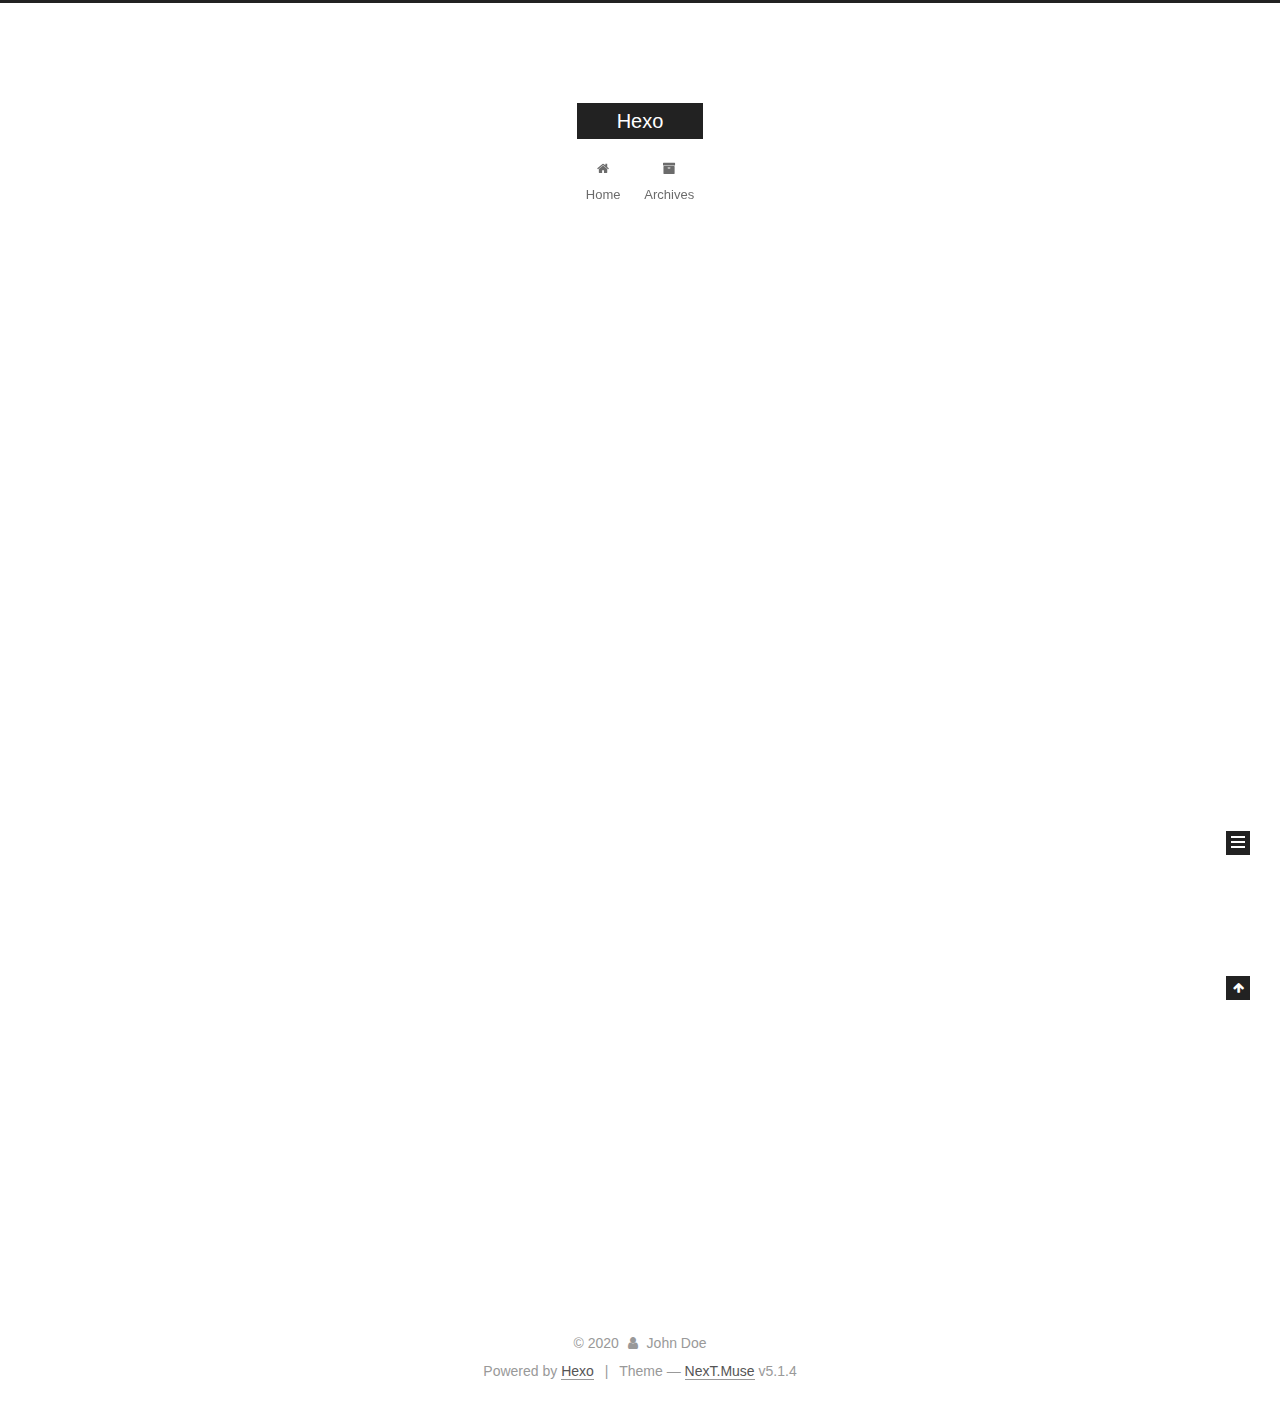
==== commit c8adc66b: "Site updated: 2020-10-12 22:47:12" ====
--- a/index.html
+++ b/index.html
@@ -1,236 +1,620 @@
 <!DOCTYPE html>
-<html>
+
+
+
+  
+
+
+<html class="theme-next muse use-motion" lang="en">
 <head>
-  <meta charset="utf-8">
-  
-
-  
-  <title>Hexo</title>
-  <meta name="viewport" content="width=device-width, initial-scale=1, maximum-scale=1">
-  <meta property="og:type" content="website">
+  <meta charset="UTF-8"/>
+<meta http-equiv="X-UA-Compatible" content="IE=edge" />
+<meta name="viewport" content="width=device-width, initial-scale=1, maximum-scale=1"/>
+<meta name="theme-color" content="#222">
+
+
+
+
+
+
+
+
+
+<meta http-equiv="Cache-Control" content="no-transform" />
+<meta http-equiv="Cache-Control" content="no-siteapp" />
+
+
+
+
+
+
+
+
+
+
+
+
+
+
+
+
+  
+  
+  <link href="/lib/fancybox/source/jquery.fancybox.css?v=2.1.5" rel="stylesheet" type="text/css" />
+
+
+
+
+
+
+
+<link href="/lib/font-awesome/css/font-awesome.min.css?v=4.6.2" rel="stylesheet" type="text/css" />
+
+<link href="/css/main.css?v=5.1.4" rel="stylesheet" type="text/css" />
+
+
+  <link rel="apple-touch-icon" sizes="180x180" href="/images/apple-touch-icon-next.png?v=5.1.4">
+
+
+  <link rel="icon" type="image/png" sizes="32x32" href="/images/favicon-32x32-next.png?v=5.1.4">
+
+
+  <link rel="icon" type="image/png" sizes="16x16" href="/images/favicon-16x16-next.png?v=5.1.4">
+
+
+  <link rel="mask-icon" href="/images/logo.svg?v=5.1.4" color="#222">
+
+
+
+
+
+  <meta name="keywords" content="Hexo, NexT" />
+
+
+
+
+
+
+
+
+
+
+<meta property="og:type" content="website">
 <meta property="og:title" content="Hexo">
 <meta property="og:url" content="http://yoursite.com/index.html">
 <meta property="og:site_name" content="Hexo">
 <meta property="og:locale" content="en_US">
 <meta property="article:author" content="John Doe">
 <meta name="twitter:card" content="summary">
-  
-    <link rel="alternate" href="/atom.xml" title="Hexo" type="application/atom+xml">
-  
-  
-    <link rel="icon" href="/favicon.png">
-  
-  
-    <link href="//fonts.googleapis.com/css?family=Source+Code+Pro" rel="stylesheet" type="text/css">
-  
-  
-<link rel="stylesheet" href="/css/style.css">
+
+
+
+<script type="text/javascript" id="hexo.configurations">
+  var NexT = window.NexT || {};
+  var CONFIG = {
+    root: '/',
+    scheme: 'Muse',
+    version: '5.1.4',
+    sidebar: {"position":"left","display":"post","offset":12,"b2t":false,"scrollpercent":false,"onmobile":false},
+    fancybox: true,
+    tabs: true,
+    motion: {"enable":true,"async":false,"transition":{"post_block":"fadeIn","post_header":"slideDownIn","post_body":"slideDownIn","coll_header":"slideLeftIn","sidebar":"slideUpIn"}},
+    duoshuo: {
+      userId: '0',
+      author: 'Author'
+    },
+    algolia: {
+      applicationID: '',
+      apiKey: '',
+      indexName: '',
+      hits: {"per_page":10},
+      labels: {"input_placeholder":"Search for Posts","hits_empty":"We didn't find any results for the search: ${query}","hits_stats":"${hits} results found in ${time} ms"}
+    }
+  };
+</script>
+
+
+
+  <link rel="canonical" href="http://yoursite.com/"/>
+
+
+
+
+
+  <title>Hexo</title>
+  
+
+
+
+
+
+
+
 
 <meta name="generator" content="Hexo 4.2.1"></head>
 
-<body>
-  <div id="container">
-    <div id="wrap">
-      <header id="header">
-  <div id="banner"></div>
-  <div id="header-outer" class="outer">
-    <div id="header-title" class="inner">
-      <h1 id="logo-wrap">
-        <a href="/" id="logo">Hexo</a>
-      </h1>
-      
+<body itemscope itemtype="http://schema.org/WebPage" lang="en">
+
+  
+  
+    
+  
+
+  <div class="container sidebar-position-left 
+  page-home">
+    <div class="headband"></div>
+
+    <header id="header" class="header" itemscope itemtype="http://schema.org/WPHeader">
+      <div class="header-inner"><div class="site-brand-wrapper">
+  <div class="site-meta ">
+    
+
+    <div class="custom-logo-site-title">
+      <a href="/"  class="brand" rel="start">
+        <span class="logo-line-before"><i></i></span>
+        <span class="site-title">Hexo</span>
+        <span class="logo-line-after"><i></i></span>
+      </a>
     </div>
-    <div id="header-inner" class="inner">
-      <nav id="main-nav">
-        <a id="main-nav-toggle" class="nav-icon"></a>
-        
-          <a class="main-nav-link" href="/">Home</a>
-        
-          <a class="main-nav-link" href="/archives">Archives</a>
-        
-      </nav>
-      <nav id="sub-nav">
-        
-          <a id="nav-rss-link" class="nav-icon" href="/atom.xml" title="RSS Feed"></a>
-        
-        <a id="nav-search-btn" class="nav-icon" title="Search"></a>
-      </nav>
-      <div id="search-form-wrap">
-        <form action="//google.com/search" method="get" accept-charset="UTF-8" class="search-form"><input type="search" name="q" class="search-form-input" placeholder="Search"><button type="submit" class="search-form-submit">&#xF002;</button><input type="hidden" name="sitesearch" value="http://yoursite.com"></form>
-      </div>
+      
+        <p class="site-subtitle"></p>
+      
+  </div>
+
+  <div class="site-nav-toggle">
+    <button>
+      <span class="btn-bar"></span>
+      <span class="btn-bar"></span>
+      <span class="btn-bar"></span>
+    </button>
+  </div>
+</div>
+
+<nav class="site-nav">
+  
+
+  
+    <ul id="menu" class="menu">
+      
+        
+        <li class="menu-item menu-item-home">
+          <a href="/%20" rel="section">
+            
+              <i class="menu-item-icon fa fa-fw fa-home"></i> <br />
+            
+            Home
+          </a>
+        </li>
+      
+        
+        <li class="menu-item menu-item-archives">
+          <a href="/archives/%20" rel="section">
+            
+              <i class="menu-item-icon fa fa-fw fa-archive"></i> <br />
+            
+            Archives
+          </a>
+        </li>
+      
+
+      
+    </ul>
+  
+
+  
+</nav>
+
+
+
+ </div>
+    </header>
+
+    <main id="main" class="main">
+      <div class="main-inner">
+        <div class="content-wrap">
+          <div id="content" class="content">
+            
+  <section id="posts" class="posts-expand">
+    
+      
+
+  
+
+  
+  
+  
+
+  <article class="post post-type-normal" itemscope itemtype="http://schema.org/Article">
+  
+  
+  
+  <div class="post-block">
+    <link itemprop="mainEntityOfPage" href="http://yoursite.com/2020/07/17/hello-world/">
+
+    <span hidden itemprop="author" itemscope itemtype="http://schema.org/Person">
+      <meta itemprop="name" content="John Doe">
+      <meta itemprop="description" content="">
+      <meta itemprop="image" content="/images/avatar.gif">
+    </span>
+
+    <span hidden itemprop="publisher" itemscope itemtype="http://schema.org/Organization">
+      <meta itemprop="name" content="Hexo">
+    </span>
+
+    
+      <header class="post-header">
+
+        
+        
+          <h1 class="post-title" itemprop="name headline">
+                
+                <a class="post-title-link" href="/2020/07/17/hello-world/" itemprop="url">Hello World</a></h1>
+        
+
+        <div class="post-meta">
+          <span class="post-time">
+            
+              <span class="post-meta-item-icon">
+                <i class="fa fa-calendar-o"></i>
+              </span>
+              
+                <span class="post-meta-item-text">Posted on</span>
+              
+              <time title="Post created" itemprop="dateCreated datePublished" datetime="2020-07-17T09:30:48+08:00">
+                2020-07-17
+              </time>
+            
+
+            
+
+            
+          </span>
+
+          
+
+          
+            
+          
+
+          
+          
+
+          
+
+          
+
+          
+
+        </div>
+      </header>
+    
+
+    
+    
+    
+    <div class="post-body" itemprop="articleBody">
+
+      
+      
+
+      
+        
+          
+            <p>Welcome to <a href="https://hexo.io/" target="_blank" rel="noopener">Hexo</a>! This is your very first post. Check <a href="https://hexo.io/docs/" target="_blank" rel="noopener">documentation</a> for more info. If you get any problems when using Hexo, you can find the answer in <a href="https://hexo.io/docs/troubleshooting.html" target="_blank" rel="noopener">troubleshooting</a> or you can ask me on <a href="https://github.com/hexojs/hexo/issues" target="_blank" rel="noopener">GitHub</a>.</p>
+<h2 id="Quick-Start"><a href="#Quick-Start" class="headerlink" title="Quick Start"></a>Quick Start</h2><h3 id="Create-a-new-post"><a href="#Create-a-new-post" class="headerlink" title="Create a new post"></a>Create a new post</h3><figure class="highlight bash"><table><tr><td class="gutter"><pre><span class="line">1</span><br></pre></td><td class="code"><pre><span class="line">$ hexo new <span class="string">"My New Post"</span></span><br></pre></td></tr></table></figure>
+
+<p>More info: <a href="https://hexo.io/docs/writing.html" target="_blank" rel="noopener">Writing</a></p>
+<h3 id="Run-server"><a href="#Run-server" class="headerlink" title="Run server"></a>Run server</h3><figure class="highlight bash"><table><tr><td class="gutter"><pre><span class="line">1</span><br></pre></td><td class="code"><pre><span class="line">$ hexo server</span><br></pre></td></tr></table></figure>
+
+<p>More info: <a href="https://hexo.io/docs/server.html" target="_blank" rel="noopener">Server</a></p>
+<h3 id="Generate-static-files"><a href="#Generate-static-files" class="headerlink" title="Generate static files"></a>Generate static files</h3><figure class="highlight bash"><table><tr><td class="gutter"><pre><span class="line">1</span><br></pre></td><td class="code"><pre><span class="line">$ hexo generate</span><br></pre></td></tr></table></figure>
+
+<p>More info: <a href="https://hexo.io/docs/generating.html" target="_blank" rel="noopener">Generating</a></p>
+<h3 id="Deploy-to-remote-sites"><a href="#Deploy-to-remote-sites" class="headerlink" title="Deploy to remote sites"></a>Deploy to remote sites</h3><figure class="highlight bash"><table><tr><td class="gutter"><pre><span class="line">1</span><br></pre></td><td class="code"><pre><span class="line">$ hexo deploy</span><br></pre></td></tr></table></figure>
+
+<p>More info: <a href="https://hexo.io/docs/one-command-deployment.html" target="_blank" rel="noopener">Deployment</a></p>
+
+          
+        
+      
+    </div>
+    
+    
+    
+
+    
+
+    
+
+    
+
+    <footer class="post-footer">
+      
+
+      
+
+      
+
+      
+      
+        <div class="post-eof"></div>
+      
+    </footer>
+  </div>
+  
+  
+  
+  </article>
+
+
+    
+  </section>
+
+  
+
+
+          </div>
+          
+
+
+          
+
+        </div>
+        
+          
+  
+  <div class="sidebar-toggle">
+    <div class="sidebar-toggle-line-wrap">
+      <span class="sidebar-toggle-line sidebar-toggle-line-first"></span>
+      <span class="sidebar-toggle-line sidebar-toggle-line-middle"></span>
+      <span class="sidebar-toggle-line sidebar-toggle-line-last"></span>
     </div>
   </div>
-</header>
-      <div class="outer">
-        <section id="main">
-  
-    <article id="post-article-title" class="article article-type-post" itemscope itemprop="blogPost">
-  <div class="article-meta">
-    <a href="/2020/07/17/article-title/" class="article-date">
-  <time datetime="2020-07-17T02:10:05.000Z" itemprop="datePublished">2020-07-17</time>
-</a>
-    
+
+  <aside id="sidebar" class="sidebar">
+    
+    <div class="sidebar-inner">
+
+      
+
+      
+
+      <section class="site-overview-wrap sidebar-panel sidebar-panel-active">
+        <div class="site-overview">
+          <div class="site-author motion-element" itemprop="author" itemscope itemtype="http://schema.org/Person">
+            
+              <p class="site-author-name" itemprop="name">John Doe</p>
+              <p class="site-description motion-element" itemprop="description"></p>
+          </div>
+
+          <nav class="site-state motion-element">
+
+            
+              <div class="site-state-item site-state-posts">
+              
+                <a href="/archives/%20%7C%7C%20archive">
+              
+                  <span class="site-state-item-count">1</span>
+                  <span class="site-state-item-name">posts</span>
+                </a>
+              </div>
+            
+
+            
+
+            
+
+          </nav>
+
+          
+
+          
+
+          
+          
+
+          
+          
+
+          
+
+        </div>
+      </section>
+
+      
+
+      
+
+    </div>
+  </aside>
+
+
+        
+      </div>
+    </main>
+
+    <footer id="footer" class="footer">
+      <div class="footer-inner">
+        <div class="copyright">&copy; <span itemprop="copyrightYear">2020</span>
+  <span class="with-love">
+    <i class="fa fa-user"></i>
+  </span>
+  <span class="author" itemprop="copyrightHolder">John Doe</span>
+
+  
+</div>
+
+
+  <div class="powered-by">Powered by <a class="theme-link" target="_blank" href="https://hexo.io">Hexo</a></div>
+
+
+
+  <span class="post-meta-divider">|</span>
+
+
+
+  <div class="theme-info">Theme &mdash; <a class="theme-link" target="_blank" href="https://github.com/iissnan/hexo-theme-next">NexT.Muse</a> v5.1.4</div>
+
+
+
+
+        
+
+
+
+
+
+
+
+        
+      </div>
+    </footer>
+
+    
+      <div class="back-to-top">
+        <i class="fa fa-arrow-up"></i>
+        
+      </div>
+    
+
+    
+
   </div>
-  <div class="article-inner">
-    
-    
-      <header class="article-header">
-        
-  
-    <h1 itemprop="name">
-      <a class="article-title" href="/2020/07/17/article-title/">article title</a>
-    </h1>
-  
-
-      </header>
-    
-    <div class="article-entry" itemprop="articleBody">
-      
-        
-      
-    </div>
-    <footer class="article-footer">
-      <a data-url="http://yoursite.com/2020/07/17/article-title/" data-id="ckcpl55jt0000kovzguh59rtg" class="article-share-link">Share</a>
-      
-      
-    </footer>
-  </div>
-  
-</article>
-
-
-  
-    <article id="post-hello-world" class="article article-type-post" itemscope itemprop="blogPost">
-  <div class="article-meta">
-    <a href="/2020/07/17/hello-world/" class="article-date">
-  <time datetime="2020-07-17T01:30:48.473Z" itemprop="datePublished">2020-07-17</time>
-</a>
-    
-  </div>
-  <div class="article-inner">
-    
-    
-      <header class="article-header">
-        
-  
-    <h1 itemprop="name">
-      <a class="article-title" href="/2020/07/17/hello-world/">Hello World</a>
-    </h1>
-  
-
-      </header>
-    
-    <div class="article-entry" itemprop="articleBody">
-      
-        <p>Welcome to <a href="https://hexo.io/" target="_blank" rel="noopener">Hexo</a>! This is your very first post. Check <a href="https://hexo.io/docs/" target="_blank" rel="noopener">documentation</a> for more info. If you get any problems when using Hexo, you can find the answer in <a href="https://hexo.io/docs/troubleshooting.html" target="_blank" rel="noopener">troubleshooting</a> or you can ask me on <a href="https://github.com/hexojs/hexo/issues" target="_blank" rel="noopener">GitHub</a>.</p>
-<h2 id="Quick-Start"><a href="#Quick-Start" class="headerlink" title="Quick Start"></a>Quick Start</h2><h3 id="Create-a-new-post"><a href="#Create-a-new-post" class="headerlink" title="Create a new post"></a>Create a new post</h3><figure class="highlight bash"><table><tr><td class="gutter"><pre><span class="line">1</span><br></pre></td><td class="code"><pre><span class="line">$ hexo new <span class="string">"My New Post"</span></span><br></pre></td></tr></table></figure>
-
-<p>More info: <a href="https://hexo.io/docs/writing.html" target="_blank" rel="noopener">Writing</a></p>
-<h3 id="Run-server"><a href="#Run-server" class="headerlink" title="Run server"></a>Run server</h3><figure class="highlight bash"><table><tr><td class="gutter"><pre><span class="line">1</span><br></pre></td><td class="code"><pre><span class="line">$ hexo server</span><br></pre></td></tr></table></figure>
-
-<p>More info: <a href="https://hexo.io/docs/server.html" target="_blank" rel="noopener">Server</a></p>
-<h3 id="Generate-static-files"><a href="#Generate-static-files" class="headerlink" title="Generate static files"></a>Generate static files</h3><figure class="highlight bash"><table><tr><td class="gutter"><pre><span class="line">1</span><br></pre></td><td class="code"><pre><span class="line">$ hexo generate</span><br></pre></td></tr></table></figure>
-
-<p>More info: <a href="https://hexo.io/docs/generating.html" target="_blank" rel="noopener">Generating</a></p>
-<h3 id="Deploy-to-remote-sites"><a href="#Deploy-to-remote-sites" class="headerlink" title="Deploy to remote sites"></a>Deploy to remote sites</h3><figure class="highlight bash"><table><tr><td class="gutter"><pre><span class="line">1</span><br></pre></td><td class="code"><pre><span class="line">$ hexo deploy</span><br></pre></td></tr></table></figure>
-
-<p>More info: <a href="https://hexo.io/docs/one-command-deployment.html" target="_blank" rel="noopener">Deployment</a></p>
-
-      
-    </div>
-    <footer class="article-footer">
-      <a data-url="http://yoursite.com/2020/07/17/hello-world/" data-id="ckcpjsb5y0000psvz03wt8ghl" class="article-share-link">Share</a>
-      
-      
-    </footer>
-  </div>
-  
-</article>
-
-
-  
-
-
-</section>
-        
-          <aside id="sidebar">
-  
-    
-
-  
-    
-
-  
-    
-  
-    
-  <div class="widget-wrap">
-    <h3 class="widget-title">Archives</h3>
-    <div class="widget">
-      <ul class="archive-list"><li class="archive-list-item"><a class="archive-list-link" href="/archives/2020/07/">July 2020</a></li></ul>
-    </div>
-  </div>
-
-
-  
-    
-  <div class="widget-wrap">
-    <h3 class="widget-title">Recent Posts</h3>
-    <div class="widget">
-      <ul>
-        
-          <li>
-            <a href="/2020/07/17/article-title/">article title</a>
-          </li>
-        
-          <li>
-            <a href="/2020/07/17/hello-world/">Hello World</a>
-          </li>
-        
-      </ul>
-    </div>
-  </div>
-
-  
-</aside>
-        
-      </div>
-      <footer id="footer">
-  
-  <div class="outer">
-    <div id="footer-info" class="inner">
-      &copy; 2020 John Doe<br>
-      Powered by <a href="http://hexo.io/" target="_blank">Hexo</a>
-    </div>
-  </div>
-</footer>
-    </div>
-    <nav id="mobile-nav">
-  
-    <a href="/" class="mobile-nav-link">Home</a>
-  
-    <a href="/archives" class="mobile-nav-link">Archives</a>
-  
-</nav>
-    
-
-<script src="//ajax.googleapis.com/ajax/libs/jquery/2.0.3/jquery.min.js"></script>
-
-
-  
-<link rel="stylesheet" href="/fancybox/jquery.fancybox.css">
-
-  
-<script src="/fancybox/jquery.fancybox.pack.js"></script>
-
-
-
-
-<script src="/js/script.js"></script>
-
-
-
-
-  </div>
+
+  
+
+<script type="text/javascript">
+  if (Object.prototype.toString.call(window.Promise) !== '[object Function]') {
+    window.Promise = null;
+  }
+</script>
+
+
+
+
+
+
+
+
+
+  
+
+
+
+
+
+
+
+
+
+
+
+
+  
+  
+    <script type="text/javascript" src="/lib/jquery/index.js?v=2.1.3"></script>
+  
+
+  
+  
+    <script type="text/javascript" src="/lib/fastclick/lib/fastclick.min.js?v=1.0.6"></script>
+  
+
+  
+  
+    <script type="text/javascript" src="/lib/jquery_lazyload/jquery.lazyload.js?v=1.9.7"></script>
+  
+
+  
+  
+    <script type="text/javascript" src="/lib/velocity/velocity.min.js?v=1.2.1"></script>
+  
+
+  
+  
+    <script type="text/javascript" src="/lib/velocity/velocity.ui.min.js?v=1.2.1"></script>
+  
+
+  
+  
+    <script type="text/javascript" src="/lib/fancybox/source/jquery.fancybox.pack.js?v=2.1.5"></script>
+  
+
+
+  
+
+
+  <script type="text/javascript" src="/js/src/utils.js?v=5.1.4"></script>
+
+  <script type="text/javascript" src="/js/src/motion.js?v=5.1.4"></script>
+
+
+
+  
+  
+
+  
+
+  
+
+
+  <script type="text/javascript" src="/js/src/bootstrap.js?v=5.1.4"></script>
+
+
+
+  
+
+
+  
+
+
+
+
+	
+
+
+
+
+
+  
+
+
+
+
+
+  
+
+
+
+
+
+
+
+
+
+
+
+
+  
+
+
+
+
+
+  
+
+  
+
+  
+
+  
+  
+
+  
+
+  
+
+  
+
 </body>
-</html>+</html>
--- a/css/main.css
+++ b/css/main.css
@@ -0,0 +1,2662 @@
+/* normalize.css v3.0.2 | MIT License | git.io/normalize */
+html {
+  font-family: sans-serif; /* 1 */
+  -ms-text-size-adjust: 100%; /* 2 */
+  -webkit-text-size-adjust: 100%; /* 2 */
+}
+body {
+  margin: 0;
+}
+article,
+aside,
+details,
+figcaption,
+figure,
+footer,
+header,
+hgroup,
+main,
+menu,
+nav,
+section,
+summary {
+  display: block;
+}
+audio,
+canvas,
+progress,
+video {
+  display: inline-block; /* 1 */
+  vertical-align: baseline; /* 2 */
+}
+audio:not([controls]) {
+  display: none;
+  height: 0;
+}
+[hidden],
+template {
+  display: none;
+}
+a {
+  background-color: transparent;
+}
+a:active,
+a:hover {
+  outline: 0;
+}
+abbr[title] {
+  border-bottom: 1px dotted;
+}
+b,
+strong {
+  font-weight: bold;
+}
+dfn {
+  font-style: italic;
+}
+h1 {
+  font-size: 2em;
+  margin: 0.67em 0;
+}
+mark {
+  background: #ff0;
+  color: #000;
+}
+small {
+  font-size: 80%;
+}
+sub,
+sup {
+  font-size: 75%;
+  line-height: 0;
+  position: relative;
+  vertical-align: baseline;
+}
+sup {
+  top: -0.5em;
+}
+sub {
+  bottom: -0.25em;
+}
+img {
+  border: 0;
+}
+svg:not(:root) {
+  overflow: hidden;
+}
+figure {
+  margin: 1em 40px;
+}
+hr {
+  -moz-box-sizing: content-box;
+  box-sizing: content-box;
+  height: 0;
+}
+pre {
+  overflow: auto;
+}
+code,
+kbd,
+pre,
+samp {
+  font-family: monospace, monospace;
+  font-size: 1em;
+}
+button,
+input,
+optgroup,
+select,
+textarea {
+  color: inherit; /* 1 */
+  font: inherit; /* 2 */
+  margin: 0; /* 3 */
+}
+button {
+  overflow: visible;
+}
+button,
+select {
+  text-transform: none;
+}
+button,
+html input[type="button"],
+input[type="reset"],
+input[type="submit"] {
+  -webkit-appearance: button; /* 2 */
+  cursor: pointer; /* 3 */
+}
+button[disabled],
+html input[disabled] {
+  cursor: default;
+}
+button::-moz-focus-inner,
+input::-moz-focus-inner {
+  border: 0;
+  padding: 0;
+}
+input {
+  line-height: normal;
+}
+input[type="checkbox"],
+input[type="radio"] {
+  box-sizing: border-box; /* 1 */
+  padding: 0; /* 2 */
+}
+input[type="number"]::-webkit-inner-spin-button,
+input[type="number"]::-webkit-outer-spin-button {
+  height: auto;
+}
+input[type="search"] {
+  -webkit-appearance: textfield; /* 1 */
+  -moz-box-sizing: content-box;
+  -webkit-box-sizing: content-box; /* 2 */
+  box-sizing: content-box;
+}
+input[type="search"]::-webkit-search-cancel-button,
+input[type="search"]::-webkit-search-decoration {
+  -webkit-appearance: none;
+}
+fieldset {
+  border: 1px solid #c0c0c0;
+  margin: 0 2px;
+  padding: 0.35em 0.625em 0.75em;
+}
+legend {
+  border: 0; /* 1 */
+  padding: 0; /* 2 */
+}
+textarea {
+  overflow: auto;
+}
+optgroup {
+  font-weight: bold;
+}
+table {
+  border-collapse: collapse;
+  border-spacing: 0;
+}
+td,
+th {
+  padding: 0;
+}
+::selection {
+  background: #262a30;
+  color: #fff;
+}
+body {
+  position: relative;
+  font-family: 'Lato', "PingFang SC", "Microsoft YaHei", sans-serif;
+  font-size: 14px;
+  line-height: 2;
+  color: #555;
+  background: #fff;
+}
+@media (max-width: 767px) {
+  body {
+    padding-right: 0 !important;
+  }
+}
+@media (min-width: 768px) and (max-width: 991px) {
+  body {
+    padding-right: 0 !important;
+  }
+}
+@media (min-width: 1600px) {
+  body {
+    font-size: 16px;
+  }
+}
+h1,
+h2,
+h3,
+h4,
+h5,
+h6 {
+  margin: 0;
+  padding: 0;
+  font-weight: bold;
+  line-height: 1.5;
+  font-family: 'Lato', "PingFang SC", "Microsoft YaHei", sans-serif;
+}
+h2,
+h3,
+h4,
+h5,
+h6 {
+  margin: 20px 0 15px;
+}
+h1 {
+  font-size: 22px;
+}
+@media (max-width: 767px) {
+  h1 {
+    font-size: 18px;
+  }
+}
+h2 {
+  font-size: 20px;
+}
+@media (max-width: 767px) {
+  h2 {
+    font-size: 16px;
+  }
+}
+h3 {
+  font-size: 18px;
+}
+@media (max-width: 767px) {
+  h3 {
+    font-size: 14px;
+  }
+}
+h4 {
+  font-size: 16px;
+}
+@media (max-width: 767px) {
+  h4 {
+    font-size: 12px;
+  }
+}
+h5 {
+  font-size: 14px;
+}
+@media (max-width: 767px) {
+  h5 {
+    font-size: 10px;
+  }
+}
+h6 {
+  font-size: 12px;
+}
+@media (max-width: 767px) {
+  h6 {
+    font-size: 8px;
+  }
+}
+p {
+  margin: 0 0 20px 0;
+}
+a {
+  color: #555;
+  text-decoration: none;
+  outline: none;
+  border-bottom: 1px solid #999;
+  word-wrap: break-word;
+}
+a:hover {
+  color: #222;
+  border-bottom-color: #222;
+}
+blockquote {
+  margin: 0;
+  padding: 0;
+}
+img {
+  display: block;
+  margin: auto;
+  max-width: 100%;
+  height: auto;
+}
+hr {
+  margin: 40px 0;
+  height: 3px;
+  border: none;
+  background-color: #ddd;
+  background-image: repeating-linear-gradient(-45deg, #fff, #fff 4px, transparent 4px, transparent 8px);
+}
+blockquote {
+  padding: 0 15px;
+  color: #666;
+  border-left: 4px solid #ddd;
+}
+blockquote cite::before {
+  content: "-";
+  padding: 0 5px;
+}
+dt {
+  font-weight: 700;
+}
+dd {
+  margin: 0;
+  padding: 0;
+}
+kbd {
+  border: 1px solid #ccc;
+  border-radius: 0.2em;
+  box-shadow: 0.1em 0.1em 0.2em rgba(0,0,0,0.1);
+  background-color: #f9f9f9;
+  font-family: inherit;
+  background-image: -webkit-linear-gradient(top, #eee, #fff, #eee);
+  padding: 0.1em 0.3em;
+  white-space: nowrap;
+}
+.text-left {
+  text-align: left;
+}
+.text-center {
+  text-align: center;
+}
+.text-right {
+  text-align: right;
+}
+.text-justify {
+  text-align: justify;
+}
+.text-nowrap {
+  white-space: nowrap;
+}
+.text-lowercase {
+  text-transform: lowercase;
+}
+.text-uppercase {
+  text-transform: uppercase;
+}
+.text-capitalize {
+  text-transform: capitalize;
+}
+.center-block {
+  display: block;
+  margin-left: auto;
+  margin-right: auto;
+}
+.clearfix:before,
+.clearfix:after {
+  content: " ";
+  display: table;
+}
+.clearfix:after {
+  clear: both;
+}
+.pullquote {
+  width: 45%;
+}
+.pullquote.left {
+  float: left;
+  margin-left: 5px;
+  margin-right: 10px;
+}
+.pullquote.right {
+  float: right;
+  margin-left: 10px;
+  margin-right: 5px;
+}
+.affix.affix.affix {
+  position: fixed;
+}
+.translation {
+  margin-top: -20px;
+  font-size: 14px;
+  color: #999;
+}
+.scrollbar-measure {
+  width: 100px;
+  height: 100px;
+  overflow: scroll;
+  position: absolute;
+  top: -9999px;
+}
+.use-motion .motion-element {
+  opacity: 0;
+}
+table {
+  margin: 20px 0;
+  width: 100%;
+  border-collapse: collapse;
+  border-spacing: 0;
+  border: 1px solid #ddd;
+  font-size: 14px;
+  table-layout: fixed;
+  word-wrap: break-all;
+}
+table>tbody>tr:nth-of-type(odd) {
+  background-color: #f9f9f9;
+}
+table>tbody>tr:hover {
+  background-color: #f5f5f5;
+}
+caption,
+th,
+td {
+  padding: 8px;
+  text-align: left;
+  vertical-align: middle;
+  font-weight: normal;
+}
+th,
+td {
+  border-bottom: 3px solid #ddd;
+  border-right: 1px solid #eee;
+}
+th {
+  padding-bottom: 10px;
+  font-weight: 700;
+}
+td {
+  border-bottom-width: 1px;
+}
+html,
+body {
+  height: 100%;
+}
+.container {
+  position: relative;
+  min-height: 100%;
+}
+.header-inner {
+  margin: 0 auto;
+  padding: 100px 0 70px;
+  width: 700px;
+}
+@media (min-width: 1600px) {
+  .container .header-inner {
+    width: 900px;
+  }
+}
+.main {
+  padding-bottom: 150px;
+}
+.main-inner {
+  margin: 0 auto;
+  width: 700px;
+}
+@media (min-width: 1600px) {
+  .container .main-inner {
+    width: 900px;
+  }
+}
+.footer {
+  position: absolute;
+  left: 0;
+  bottom: 0;
+  width: 100%;
+  min-height: 50px;
+}
+.footer-inner {
+  box-sizing: border-box;
+  margin: 20px auto;
+  width: 700px;
+}
+@media (min-width: 1600px) {
+  .container .footer-inner {
+    width: 900px;
+  }
+}
+pre,
+.highlight {
+  overflow: auto;
+  margin: 20px 0;
+  padding: 0;
+  font-size: 13px;
+  color: #4d4d4c;
+  background: #f7f7f7;
+  line-height: 1.6;
+}
+pre,
+code {
+  font-family: consolas, Menlo, "PingFang SC", "Microsoft YaHei", monospace;
+}
+code {
+  padding: 2px 4px;
+  word-wrap: break-word;
+  color: #555;
+  background: #eee;
+  border-radius: 3px;
+  font-size: 13px;
+}
+pre {
+  padding: 10px;
+}
+pre code {
+  padding: 0;
+  color: #4d4d4c;
+  background: none;
+  text-shadow: none;
+}
+.highlight {
+  border-radius: 1px;
+}
+.highlight pre {
+  border: none;
+  margin: 0;
+  padding: 10px 0;
+}
+.highlight table {
+  margin: 0;
+  width: auto;
+  border: none;
+}
+.highlight td {
+  border: none;
+  padding: 0;
+}
+.highlight figcaption {
+  font-size: 1em;
+  color: #4d4d4c;
+  line-height: 1em;
+  margin-bottom: 1em;
+}
+.highlight figcaption:before,
+.highlight figcaption:after {
+  content: " ";
+  display: table;
+}
+.highlight figcaption:after {
+  clear: both;
+}
+.highlight figcaption a {
+  float: right;
+  color: #4d4d4c;
+}
+.highlight figcaption a:hover {
+  border-bottom-color: #4d4d4c;
+}
+.highlight .gutter pre {
+  padding-left: 10px;
+  padding-right: 10px;
+  color: #869194;
+  text-align: right;
+  background-color: #eff2f3;
+}
+.highlight .code pre {
+  width: 100%;
+  padding-left: 10px;
+  padding-right: 10px;
+  background-color: #f7f7f7;
+}
+.highlight .line {
+  height: 20px;
+}
+.gutter {
+  -webkit-user-select: none;
+  -moz-user-select: none;
+  -ms-user-select: none;
+  user-select: none;
+}
+.gist table {
+  width: auto;
+}
+.gist table td {
+  border: none;
+}
+pre .deletion {
+  background: #fdd;
+}
+pre .addition {
+  background: #dfd;
+}
+pre .meta {
+  color: #8959a8;
+}
+pre .comment {
+  color: #8e908c;
+}
+pre .variable,
+pre .attribute,
+pre .tag,
+pre .regexp,
+pre .ruby .constant,
+pre .xml .tag .title,
+pre .xml .pi,
+pre .xml .doctype,
+pre .html .doctype,
+pre .css .id,
+pre .css .class,
+pre .css .pseudo {
+  color: #c82829;
+}
+pre .number,
+pre .preprocessor,
+pre .built_in,
+pre .literal,
+pre .params,
+pre .constant,
+pre .command {
+  color: #f5871f;
+}
+pre .ruby .class .title,
+pre .css .rules .attribute,
+pre .string,
+pre .value,
+pre .inheritance,
+pre .header,
+pre .ruby .symbol,
+pre .xml .cdata,
+pre .special,
+pre .number,
+pre .formula {
+  color: #718c00;
+}
+pre .title,
+pre .css .hexcolor {
+  color: #3e999f;
+}
+pre .function,
+pre .python .decorator,
+pre .python .title,
+pre .ruby .function .title,
+pre .ruby .title .keyword,
+pre .perl .sub,
+pre .javascript .title,
+pre .coffeescript .title {
+  color: #4271ae;
+}
+pre .keyword,
+pre .javascript .function {
+  color: #8959a8;
+}
+.full-image.full-image.full-image.full-image {
+  border: none;
+  max-width: 100%;
+  width: auto;
+  margin: 20px auto 25px;
+}
+@media (min-width: 992px) {
+  .full-image.full-image.full-image.full-image {
+    max-width: none;
+    width: 110%;
+    margin: 25px -5%;
+  }
+}
+.blockquote-center,
+.page-home .post-type-quote blockquote,
+.page-post-detail .post-type-quote blockquote {
+  position: relative;
+  margin: 40px 0;
+  padding: 0;
+  border-left: none;
+  text-align: center;
+}
+.blockquote-center::before,
+.page-home .post-type-quote blockquote::before,
+.page-post-detail .post-type-quote blockquote::before,
+.blockquote-center::after,
+.page-home .post-type-quote blockquote::after,
+.page-post-detail .post-type-quote blockquote::after {
+  position: absolute;
+  content: ' ';
+  display: block;
+  width: 100%;
+  height: 24px;
+  opacity: 0.2;
+  background-repeat: no-repeat;
+  background-position: 0 -6px;
+  background-size: 22px 22px;
+}
+.blockquote-center::before,
+.page-home .post-type-quote blockquote::before,
+.page-post-detail .post-type-quote blockquote::before {
+  top: -20px;
+  background-image: url("../images/quote-l.svg");
+  border-top: 1px solid #ccc;
+}
+.blockquote-center::after,
+.page-home .post-type-quote blockquote::after,
+.page-post-detail .post-type-quote blockquote::after {
+  bottom: -20px;
+  background-image: url("../images/quote-r.svg");
+  border-bottom: 1px solid #ccc;
+  background-position: 100% 8px;
+}
+.blockquote-center p,
+.page-home .post-type-quote blockquote p,
+.page-post-detail .post-type-quote blockquote p,
+.blockquote-center div,
+.page-home .post-type-quote blockquote div,
+.page-post-detail .post-type-quote blockquote div {
+  text-align: center;
+}
+.post .post-body .group-picture img {
+  box-sizing: border-box;
+  padding: 0 3px;
+  border: none;
+}
+.post .group-picture-row {
+  overflow: hidden;
+  margin-top: 6px;
+}
+.post .group-picture-row:first-child {
+  margin-top: 0;
+}
+.post .group-picture-column {
+  float: left;
+}
+.page-post-detail .post-body .group-picture-column {
+  float: none;
+  margin-top: 10px;
+  width: auto !important;
+}
+.page-post-detail .post-body .group-picture-column img {
+  margin: 0 auto;
+}
+.page-archive .group-picture-container {
+  overflow: hidden;
+}
+.page-archive .group-picture-row {
+  float: left;
+}
+.page-archive .group-picture-row:first-child {
+  margin-top: 6px;
+}
+.page-archive .group-picture-column {
+  max-width: 150px;
+  max-height: 150px;
+}
+.post-body .note {
+  position: relative;
+  padding: 15px;
+  margin-bottom: 20px;
+  border: 1px solid #eee;
+  border-left-width: 5px;
+  border-radius: 3px;
+}
+.post-body .note h2,
+.post-body .note h3,
+.post-body .note h4,
+.post-body .note h5,
+.post-body .note h6 {
+  margin-top: 0;
+  margin-bottom: 0;
+  border-bottom: initial;
+  padding-top: 0 !important;
+}
+.post-body .note p:first-child,
+.post-body .note ul:first-child,
+.post-body .note ol:first-child,
+.post-body .note table:first-child,
+.post-body .note pre:first-child,
+.post-body .note blockquote:first-child {
+  margin-top: 0;
+}
+.post-body .note p:last-child,
+.post-body .note ul:last-child,
+.post-body .note ol:last-child,
+.post-body .note table:last-child,
+.post-body .note pre:last-child,
+.post-body .note blockquote:last-child {
+  margin-bottom: 0;
+}
+.post-body .note.default {
+  border-left-color: #777;
+}
+.post-body .note.default h2,
+.post-body .note.default h3,
+.post-body .note.default h4,
+.post-body .note.default h5,
+.post-body .note.default h6 {
+  color: #777;
+}
+.post-body .note.primary {
+  border-left-color: #6f42c1;
+}
+.post-body .note.primary h2,
+.post-body .note.primary h3,
+.post-body .note.primary h4,
+.post-body .note.primary h5,
+.post-body .note.primary h6 {
+  color: #6f42c1;
+}
+.post-body .note.info {
+  border-left-color: #428bca;
+}
+.post-body .note.info h2,
+.post-body .note.info h3,
+.post-body .note.info h4,
+.post-body .note.info h5,
+.post-body .note.info h6 {
+  color: #428bca;
+}
+.post-body .note.success {
+  border-left-color: #5cb85c;
+}
+.post-body .note.success h2,
+.post-body .note.success h3,
+.post-body .note.success h4,
+.post-body .note.success h5,
+.post-body .note.success h6 {
+  color: #5cb85c;
+}
+.post-body .note.warning {
+  border-left-color: #f0ad4e;
+}
+.post-body .note.warning h2,
+.post-body .note.warning h3,
+.post-body .note.warning h4,
+.post-body .note.warning h5,
+.post-body .note.warning h6 {
+  color: #f0ad4e;
+}
+.post-body .note.danger {
+  border-left-color: #d9534f;
+}
+.post-body .note.danger h2,
+.post-body .note.danger h3,
+.post-body .note.danger h4,
+.post-body .note.danger h5,
+.post-body .note.danger h6 {
+  color: #d9534f;
+}
+.post-body .label {
+  display: inline;
+  padding: 0 2px;
+  white-space: nowrap;
+}
+.post-body .label.default {
+  background-color: #f0f0f0;
+}
+.post-body .label.primary {
+  background-color: #efe6f7;
+}
+.post-body .label.info {
+  background-color: #e5f2f8;
+}
+.post-body .label.success {
+  background-color: #e7f4e9;
+}
+.post-body .label.warning {
+  background-color: #fcf6e1;
+}
+.post-body .label.danger {
+  background-color: #fae8eb;
+}
+.post-body .tabs {
+  position: relative;
+  display: block;
+  margin-bottom: 20px;
+  padding-top: 10px;
+}
+.post-body .tabs ul.nav-tabs {
+  margin: 0;
+  padding: 0;
+  display: flex;
+  margin-bottom: -1px;
+}
+@media (max-width: 413px) {
+  .post-body .tabs ul.nav-tabs {
+    display: block;
+    margin-bottom: 5px;
+  }
+}
+.post-body .tabs ul.nav-tabs li.tab {
+  list-style-type: none !important;
+  margin: 0 0.25em 0 0;
+  border-top: 3px solid transparent;
+  border-left: 1px solid transparent;
+  border-right: 1px solid transparent;
+}
+@media (max-width: 413px) {
+  .post-body .tabs ul.nav-tabs li.tab {
+    margin: initial;
+    border-top: 1px solid transparent;
+    border-left: 3px solid transparent;
+    border-right: 1px solid transparent;
+    border-bottom: 1px solid transparent;
+  }
+}
+.post-body .tabs ul.nav-tabs li.tab a {
+  outline: 0;
+  border-bottom: initial;
+  display: block;
+  line-height: 1.8em;
+  padding: 0.25em 0.75em;
+  transition-duration: 0.2s;
+  transition-timing-function: ease-out;
+  transition-delay: 0s;
+}
+.post-body .tabs ul.nav-tabs li.tab a i {
+  width: 1.285714285714286em;
+}
+.post-body .tabs ul.nav-tabs li.tab.active {
+  border-top: 3px solid #fc6423;
+  border-left: 1px solid #ddd;
+  border-right: 1px solid #ddd;
+  background-color: #fff;
+}
+@media (max-width: 413px) {
+  .post-body .tabs ul.nav-tabs li.tab.active {
+    border-top: 1px solid #ddd;
+    border-left: 3px solid #fc6423;
+    border-right: 1px solid #ddd;
+    border-bottom: 1px solid #ddd;
+  }
+}
+.post-body .tabs ul.nav-tabs li.tab.active a {
+  cursor: default;
+  color: #555;
+}
+.post-body .tabs .tab-content {
+  background-color: #fff;
+}
+.post-body .tabs .tab-content .tab-pane {
+  border: 1px solid #ddd;
+  padding: 20px 20px 0 20px;
+}
+.post-body .tabs .tab-content .tab-pane:not(.active) {
+  display: none !important;
+}
+.post-body .tabs .tab-content .tab-pane.active {
+  display: block !important;
+}
+.btn {
+  display: inline-block;
+  padding: 0 20px;
+  font-size: 14px;
+  color: #fff;
+  background: #222;
+  border: 2px solid #222;
+  text-decoration: none;
+  border-radius: 0;
+  transition-property: background-color;
+  transition-duration: 0.2s;
+  transition-timing-function: ease-in-out;
+  transition-delay: 0s;
+  line-height: 2;
+}
+.btn:hover {
+  border-color: #222;
+  color: #222;
+  background: #fff;
+}
+.btn +.btn {
+  margin: 0 0 8px 8px;
+}
+.btn .fa-fw {
+  width: 1.285714285714286em;
+  text-align: left;
+}
+.btn-bar {
+  display: block;
+  width: 22px;
+  height: 2px;
+  background: #555;
+  border-radius: 1px;
+}
+.btn-bar+.btn-bar {
+  margin-top: 4px;
+}
+.pagination {
+  margin: 120px 0 40px;
+  text-align: center;
+  border-top: 1px solid #eee;
+}
+.page-number-basic,
+.pagination .prev,
+.pagination .next,
+.pagination .page-number,
+.pagination .space {
+  display: inline-block;
+  position: relative;
+  top: -1px;
+  margin: 0 10px;
+  padding: 0 11px;
+}
+@media (max-width: 767px) {
+  .page-number-basic,
+  .pagination .prev,
+  .pagination .next,
+  .pagination .page-number,
+  .pagination .space {
+    margin: 0 5px;
+  }
+}
+.pagination .prev,
+.pagination .next,
+.pagination .page-number {
+  border-bottom: 0;
+  border-top: 1px solid #eee;
+  transition-property: border-color;
+  transition-duration: 0.2s;
+  transition-timing-function: ease-in-out;
+  transition-delay: 0s;
+}
+.pagination .prev:hover,
+.pagination .next:hover,
+.pagination .page-number:hover {
+  border-top-color: #222;
+}
+.pagination .space {
+  padding: 0;
+  margin: 0;
+}
+.pagination .prev {
+  margin-left: 0;
+}
+.pagination .next {
+  margin-right: 0;
+}
+.pagination .page-number.current {
+  color: #fff;
+  background: #ccc;
+  border-top-color: #ccc;
+}
+@media (max-width: 767px) {
+  .pagination {
+    border-top: none;
+  }
+  .pagination .prev,
+  .pagination .next,
+  .pagination .page-number {
+    margin-bottom: 10px;
+    border-top: 0;
+    border-bottom: 1px solid #eee;
+    padding: 0 10px;
+  }
+  .pagination .prev:hover,
+  .pagination .next:hover,
+  .pagination .page-number:hover {
+    border-bottom-color: #222;
+  }
+}
+.comments {
+  margin: 60px 20px 0;
+}
+.tag-cloud {
+  text-align: center;
+}
+.tag-cloud a {
+  display: inline-block;
+  margin: 10px;
+}
+.back-to-top {
+  box-sizing: border-box;
+  position: fixed;
+  bottom: -100px;
+  right: 30px;
+  z-index: 1050;
+  padding: 0 6px;
+  width: 24px;
+  background: #222;
+  font-size: 12px;
+  opacity: 1;
+  color: #fff;
+  cursor: pointer;
+  text-align: center;
+  -webkit-transform: translateZ(0);
+  transition-property: bottom;
+  transition-duration: 0.2s;
+  transition-timing-function: ease-in-out;
+  transition-delay: 0s;
+}
+@media (min-width: 768px) and (max-width: 991px) {
+  .back-to-top {
+    display: none !important;
+  }
+}
+@media (max-width: 767px) {
+  .back-to-top {
+    display: none !important;
+  }
+}
+.back-to-top.back-to-top-on {
+  bottom: 19px;
+}
+.header {
+  background: transparent;
+}
+.header-inner {
+  position: relative;
+}
+.headband {
+  height: 3px;
+  background: #222;
+}
+.site-meta {
+  margin: 0;
+  text-align: center;
+}
+@media (max-width: 767px) {
+  .site-meta {
+    text-align: center;
+  }
+}
+.brand {
+  position: relative;
+  display: inline-block;
+  padding: 0 40px;
+  color: #fff;
+  background: #222;
+  border-bottom: none;
+}
+.brand:hover {
+  color: #fff;
+}
+.logo {
+  display: inline-block;
+  margin-right: 5px;
+  line-height: 36px;
+  vertical-align: top;
+}
+.site-title {
+  display: inline-block;
+  vertical-align: top;
+  line-height: 36px;
+  font-size: 20px;
+  font-weight: normal;
+  font-family: 'Lato', "PingFang SC", "Microsoft YaHei", sans-serif;
+}
+.site-subtitle {
+  margin-top: 10px;
+  font-size: 13px;
+  color: #999;
+}
+.use-motion .brand {
+  opacity: 0;
+}
+.use-motion .logo,
+.use-motion .site-title,
+.use-motion .site-subtitle {
+  opacity: 0;
+  position: relative;
+  top: -10px;
+}
+.site-nav-toggle {
+  display: none;
+  position: absolute;
+  top: 10px;
+  left: 10px;
+}
+@media (max-width: 767px) {
+  .site-nav-toggle {
+    display: block;
+  }
+}
+.site-nav-toggle button {
+  margin-top: 2px;
+  padding: 9px 10px;
+  background: transparent;
+  border: none;
+}
+@media (max-width: 767px) {
+  .site-nav {
+    display: none;
+    margin: 0 -10px;
+    padding: 0 10px;
+    clear: both;
+    border-top: 1px solid #ddd;
+  }
+}
+@media (min-width: 768px) and (max-width: 991px) {
+  .site-nav {
+    display: block !important;
+  }
+}
+@media (min-width: 992px) {
+  .site-nav {
+    display: block !important;
+  }
+}
+.menu {
+  margin-top: 20px;
+  padding-left: 0;
+  text-align: center;
+}
+.menu .menu-item {
+  display: inline-block;
+  margin: 0 10px;
+  list-style: none;
+}
+@media screen and (max-width: 767px) {
+  .menu .menu-item {
+    margin-top: 10px;
+  }
+}
+.menu .menu-item a {
+  display: block;
+  font-size: 13px;
+  line-height: inherit;
+  border-bottom: 1px solid transparent;
+  transition-property: border-color;
+  transition-duration: 0.2s;
+  transition-timing-function: ease-in-out;
+  transition-delay: 0s;
+}
+.menu .menu-item a:hover {
+  border-bottom-color: #222;
+}
+.menu .menu-item .fa {
+  margin-right: 5px;
+}
+.use-motion .menu-item {
+  opacity: 0;
+}
+.post-body {
+  font-family: 'Lato', "PingFang SC", "Microsoft YaHei", sans-serif;
+}
+@media (max-width: 767px) {
+  .post-body {
+    word-break: break-word;
+  }
+}
+.post-body .fancybox img {
+  display: block !important;
+  margin: 0 auto;
+  cursor: pointer;
+  cursor: zoom-in;
+  cursor: -webkit-zoom-in;
+}
+.post-body .image-caption,
+.post-body .figure .caption {
+  margin: -20px auto 15px;
+  text-align: center;
+  font-size: 14px;
+  color: #999;
+  font-weight: bold;
+  line-height: 1;
+}
+.post-sticky-flag {
+  display: inline-block;
+  font-size: 16px;
+  -ms-transform: rotate(30deg);
+  -webkit-transform: rotate(30deg);
+  -moz-transform: rotate(30deg);
+  -ms-transform: rotate(30deg);
+  -o-transform: rotate(30deg);
+  transform: rotate(30deg);
+}
+.use-motion .post-block,
+.use-motion .pagination,
+.use-motion .comments {
+  opacity: 0;
+}
+.use-motion .post-header {
+  opacity: 0;
+}
+.use-motion .post-body {
+  opacity: 0;
+}
+.use-motion .collection-title {
+  opacity: 0;
+}
+.posts-expand {
+  padding-top: 40px;
+}
+@media (max-width: 767px) {
+  .posts-expand {
+    margin: 0 20px;
+  }
+  .post-body pre .gutter pre {
+    padding-right: 10px;
+  }
+  .post-body .highlight {
+    margin-left: 0px;
+    margin-right: 0px;
+    padding: 0;
+  }
+  .post-body .highlight .gutter pre {
+    padding-right: 10px;
+  }
+}
+@media (min-width: 992px) {
+  .posts-expand .post-body {
+    text-align: justify;
+  }
+}
+.posts-expand .post-body h2,
+.posts-expand .post-body h3,
+.posts-expand .post-body h4,
+.posts-expand .post-body h5,
+.posts-expand .post-body h6 {
+  padding-top: 10px;
+}
+.posts-expand .post-body h2 .header-anchor,
+.posts-expand .post-body h3 .header-anchor,
+.posts-expand .post-body h4 .header-anchor,
+.posts-expand .post-body h5 .header-anchor,
+.posts-expand .post-body h6 .header-anchor {
+  float: right;
+  margin-left: 10px;
+  color: #ccc;
+  border-bottom-style: none;
+  visibility: hidden;
+}
+.posts-expand .post-body h2 .header-anchor:hover,
+.posts-expand .post-body h3 .header-anchor:hover,
+.posts-expand .post-body h4 .header-anchor:hover,
+.posts-expand .post-body h5 .header-anchor:hover,
+.posts-expand .post-body h6 .header-anchor:hover {
+  color: inherit;
+}
+.posts-expand .post-body h2:hover .header-anchor,
+.posts-expand .post-body h3:hover .header-anchor,
+.posts-expand .post-body h4:hover .header-anchor,
+.posts-expand .post-body h5:hover .header-anchor,
+.posts-expand .post-body h6:hover .header-anchor {
+  visibility: visible;
+}
+.posts-expand .post-body ul li {
+  list-style: circle;
+}
+.posts-expand .post-body img {
+  box-sizing: border-box;
+  margin: auto;
+  padding: 3px;
+  border: 1px solid #ddd;
+}
+.posts-expand .post-body .fancybox img {
+  margin: 0 auto 25px;
+}
+@media (max-width: 767px) {
+  .posts-collapse {
+    margin: 0 20px;
+  }
+  .posts-collapse .post-title,
+  .posts-collapse .post-meta {
+    display: block;
+    width: auto;
+    text-align: left;
+  }
+}
+.posts-collapse {
+  position: relative;
+  z-index: 1010;
+  margin-left: 55px;
+}
+.posts-collapse::after {
+  content: " ";
+  position: absolute;
+  top: 20px;
+  left: 0;
+  margin-left: -2px;
+  width: 4px;
+  height: 100%;
+  background: #f5f5f5;
+  z-index: -1;
+}
+@media (max-width: 767px) {
+  .posts-collapse {
+    margin: 0 20px;
+  }
+}
+.posts-collapse .collection-title {
+  position: relative;
+  margin: 60px 0;
+}
+.posts-collapse .collection-title h1,
+.posts-collapse .collection-title h2 {
+  margin-left: 20px;
+}
+.posts-collapse .collection-title small {
+  color: #bbb;
+  margin-left: 5px;
+}
+.posts-collapse .collection-title::before {
+  content: " ";
+  position: absolute;
+  left: 0;
+  top: 50%;
+  margin-left: -4px;
+  margin-top: -4px;
+  width: 8px;
+  height: 8px;
+  background: #bbb;
+  border-radius: 50%;
+}
+.posts-collapse .post {
+  margin: 30px 0;
+}
+.posts-collapse .post-header {
+  position: relative;
+  transition-duration: 0.2s;
+  transition-timing-function: ease-in-out;
+  transition-delay: 0s;
+  transition-property: border;
+  border-bottom: 1px dashed #ccc;
+}
+.posts-collapse .post-header::before {
+  content: " ";
+  position: absolute;
+  left: 0;
+  top: 12px;
+  width: 6px;
+  height: 6px;
+  margin-left: -4px;
+  background: #bbb;
+  border-radius: 50%;
+  border: 1px solid #fff;
+  transition-duration: 0.2s;
+  transition-timing-function: ease-in-out;
+  transition-delay: 0s;
+  transition-property: background;
+}
+.posts-collapse .post-header:hover {
+  border-bottom-color: #666;
+}
+.posts-collapse .post-header:hover::before {
+  background: #222;
+}
+.posts-collapse .post-meta {
+  position: absolute;
+  font-size: 12px;
+  left: 20px;
+  top: 5px;
+}
+.posts-collapse .post-comments-count {
+  display: none;
+}
+.posts-collapse .post-title {
+  margin-left: 60px;
+  font-size: 16px;
+  font-weight: normal;
+  line-height: inherit;
+}
+.posts-collapse .post-title::after {
+  margin-left: 3px;
+  opacity: 0.6;
+}
+.posts-collapse .post-title a {
+  color: #666;
+  border-bottom: none;
+}
+.page-home .post-type-quote .post-header,
+.page-post-detail .post-type-quote .post-header,
+.page-home .post-type-quote .post-tags,
+.page-post-detail .post-type-quote .post-tags {
+  display: none;
+}
+.posts-expand .post-title {
+  text-align: center;
+  word-break: break-word;
+  font-weight: 400;
+}
+.posts-expand .post-title-link {
+  display: inline-block;
+  position: relative;
+  color: #555;
+  border-bottom: none;
+  line-height: 1.2;
+  vertical-align: top;
+}
+.posts-expand .post-title-link::before {
+  content: "";
+  position: absolute;
+  width: 100%;
+  height: 2px;
+  bottom: 0;
+  left: 0;
+  background-color: #000;
+  visibility: hidden;
+  -webkit-transform: scaleX(0);
+  -moz-transform: scaleX(0);
+  -ms-transform: scaleX(0);
+  -o-transform: scaleX(0);
+  transform: scaleX(0);
+  transition-duration: 0.2s;
+  transition-timing-function: ease-in-out;
+  transition-delay: 0s;
+}
+.posts-expand .post-title-link:hover::before {
+  visibility: visible;
+  -webkit-transform: scaleX(1);
+  -moz-transform: scaleX(1);
+  -ms-transform: scaleX(1);
+  -o-transform: scaleX(1);
+  transform: scaleX(1);
+}
+.posts-expand .post-title-link .fa {
+  font-size: 16px;
+}
+.posts-expand .post-meta {
+  margin: 3px 0 60px 0;
+  color: #999;
+  font-family: 'Lato', "PingFang SC", "Microsoft YaHei", sans-serif;
+  font-size: 12px;
+  text-align: center;
+}
+.posts-expand .post-meta .post-category-list {
+  display: inline-block;
+  margin: 0;
+  padding: 3px;
+}
+.posts-expand .post-meta .post-category-list-link {
+  color: #999;
+}
+.posts-expand .post-meta .post-description {
+  font-size: 14px;
+  margin-top: 2px;
+}
+.post-meta-divider {
+  margin: 0 0.5em;
+}
+.post-meta-item-icon {
+  margin-right: 3px;
+}
+@media (min-width: 768px) and (max-width: 991px) {
+  .post-meta-item-icon {
+    display: inline-block;
+  }
+}
+@media (max-width: 767px) {
+  .post-meta-item-icon {
+    display: inline-block;
+  }
+}
+@media (min-width: 768px) and (max-width: 991px) {
+  .post-meta-item-text {
+    display: none;
+  }
+}
+@media (max-width: 767px) {
+  .post-meta-item-text {
+    display: none;
+  }
+}
+@media (max-width: 767px) {
+  .posts-expand .post-comments-count {
+    display: none;
+  }
+}
+.post-button {
+  margin-top: 40px;
+}
+.posts-expand .post-tags {
+  margin-top: 40px;
+  text-align: center;
+}
+.posts-expand .post-tags a {
+  display: inline-block;
+  margin-right: 10px;
+  font-size: 13px;
+}
+.post-nav {
+  display: table;
+  margin-top: 15px;
+  width: 100%;
+  border-top: 1px solid #eee;
+}
+.post-nav-divider {
+  display: table-cell;
+  width: 10%;
+}
+.post-nav-item {
+  display: table-cell;
+  padding: 10px 0 0 0;
+  width: 45%;
+  vertical-align: top;
+}
+.post-nav-item a {
+  position: relative;
+  display: block;
+  line-height: 25px;
+  font-size: 14px;
+  color: #555;
+  border-bottom: none;
+}
+.post-nav-item a:hover {
+  color: #222;
+  border-bottom: none;
+}
+.post-nav-item a:active {
+  top: 2px;
+}
+.post-nav-item .fa {
+  position: absolute;
+  top: 8px;
+  left: 0;
+  font-size: 12px;
+}
+.post-nav-next a {
+  padding-left: 15px;
+}
+.post-nav-prev {
+  text-align: right;
+}
+.post-nav-prev a {
+  padding-right: 15px;
+}
+.post-nav-prev .fa {
+  right: 0;
+  left: auto;
+}
+.posts-expand .post-eof {
+  display: block;
+  margin: 80px auto 60px;
+  width: 8%;
+  height: 1px;
+  background: #ccc;
+  text-align: center;
+}
+.post:last-child .post-eof.post-eof.post-eof {
+  display: none;
+}
+.post-gallery {
+  display: table;
+  table-layout: fixed;
+  width: 100%;
+  border-collapse: separate;
+}
+.post-gallery-row {
+  display: table-row;
+}
+.post-gallery .post-gallery-img {
+  display: table-cell;
+  text-align: center;
+  vertical-align: middle;
+  border: none;
+}
+.post-gallery .post-gallery-img img {
+  max-width: 100%;
+  max-height: 100%;
+  border: none;
+}
+.fancybox-close,
+.fancybox-close:hover {
+  border: none;
+}
+.rtl.post-body p,
+.rtl.post-body a,
+.rtl.post-body h1,
+.rtl.post-body h2,
+.rtl.post-body h3,
+.rtl.post-body h4,
+.rtl.post-body h5,
+.rtl.post-body h6,
+.rtl.post-body li,
+.rtl.post-body ul,
+.rtl.post-body ol {
+  direction: rtl;
+  font-family: UKIJ Ekran;
+}
+.rtl.post-title {
+  font-family: UKIJ Ekran;
+}
+.sidebar {
+  position: fixed;
+  right: 0;
+  top: 0;
+  bottom: 0;
+  width: 0;
+  z-index: 1040;
+  box-shadow: inset 0 2px 6px #000;
+  background: #222;
+  -webkit-transform: translateZ(0);
+}
+.sidebar a {
+  color: #999;
+  border-bottom-color: #555;
+}
+.sidebar a:hover {
+  color: #eee;
+}
+@media (min-width: 768px) and (max-width: 991px) {
+  .sidebar {
+    display: none !important;
+  }
+}
+@media (max-width: 767px) {
+  .sidebar {
+    display: none !important;
+  }
+}
+.sidebar-inner {
+  position: relative;
+  padding: 20px 10px;
+  color: #999;
+  text-align: center;
+}
+.site-overview-wrap {
+  overflow: hidden;
+}
+.site-overview {
+  overflow-y: auto;
+  overflow-x: hidden;
+}
+.sidebar-toggle {
+  position: fixed;
+  right: 30px;
+  bottom: 45px;
+  width: 14px;
+  height: 14px;
+  padding: 5px;
+  background: #222;
+  line-height: 0;
+  z-index: 1050;
+  cursor: pointer;
+  -webkit-transform: translateZ(0);
+}
+@media (min-width: 768px) and (max-width: 991px) {
+  .sidebar-toggle {
+    display: none !important;
+  }
+}
+@media (max-width: 767px) {
+  .sidebar-toggle {
+    display: none !important;
+  }
+}
+.sidebar-toggle-line {
+  position: relative;
+  display: inline-block;
+  vertical-align: top;
+  height: 2px;
+  width: 100%;
+  background: #fff;
+  margin-top: 3px;
+}
+.sidebar-toggle-line:first-child {
+  margin-top: 0;
+}
+.site-author-image {
+  display: block;
+  margin: 0 auto;
+  padding: 2px;
+  max-width: 96px;
+  height: auto;
+  border: 2px solid #333;
+}
+.site-author-name {
+  margin: 5px 0 0;
+  text-align: center;
+  color: #f5f5f5;
+  font-weight: normal;
+}
+.site-description {
+  margin-top: 5px;
+  text-align: center;
+  font-size: 14px;
+  color: #999;
+}
+.site-state {
+  overflow: hidden;
+  line-height: 1.4;
+  white-space: nowrap;
+  text-align: center;
+}
+.site-state-item {
+  display: inline-block;
+  padding: 0 15px;
+  border-left: 1px solid #333;
+}
+.site-state-item:first-child {
+  border-left: none;
+}
+.site-state-item a {
+  border-bottom: none;
+}
+.site-state-item-count {
+  display: block;
+  text-align: center;
+  color: inherit;
+  font-weight: 600;
+  font-size: 18px;
+}
+.site-state-item-name {
+  font-size: 13px;
+  color: inherit;
+}
+.feed-link {
+  margin-top: 20px;
+}
+.feed-link a {
+  display: inline-block;
+  padding: 0 15px;
+  color: #fc6423;
+  border: 1px solid #fc6423;
+  border-radius: 4px;
+}
+.feed-link a i {
+  color: #fc6423;
+  font-size: 14px;
+}
+.feed-link a:hover {
+  color: #fff;
+  background: #fc6423;
+}
+.feed-link a:hover i {
+  color: #fff;
+}
+.links-of-author {
+  margin-top: 20px;
+}
+.links-of-author a {
+  display: inline-block;
+  vertical-align: middle;
+  margin-right: 10px;
+  margin-bottom: 10px;
+  border-bottom-color: #555;
+  font-size: 13px;
+}
+.links-of-author a:before {
+  display: inline-block;
+  vertical-align: middle;
+  margin-right: 3px;
+  content: " ";
+  width: 4px;
+  height: 4px;
+  border-radius: 50%;
+  background: #9e58ff;
+}
+.links-of-blogroll {
+  font-size: 13px;
+}
+.links-of-blogroll-title {
+  margin-top: 20px;
+  font-size: 14px;
+  font-weight: 600;
+}
+.links-of-blogroll-list {
+  margin: 0;
+  padding: 0;
+  list-style: none;
+}
+.links-of-blogroll-item {
+  padding: 2px 10px;
+}
+.links-of-blogroll-item a {
+  max-width: 280px;
+  box-sizing: border-box;
+  display: inline-block;
+  overflow: hidden;
+  white-space: nowrap;
+  text-overflow: ellipsis;
+}
+.sidebar-nav {
+  margin: 0 0 20px;
+  padding-left: 0;
+}
+.sidebar-nav li {
+  display: inline-block;
+  cursor: pointer;
+  border-bottom: 1px solid transparent;
+  font-size: 14px;
+  color: #555;
+}
+.sidebar-nav li:hover {
+  color: #f5f5f5;
+}
+.page-post-detail .sidebar-nav-toc {
+  padding: 0 5px;
+}
+.page-post-detail .sidebar-nav-overview {
+  margin-left: 10px;
+}
+.sidebar-nav .sidebar-nav-active {
+  color: #87daff;
+  border-bottom-color: #87daff;
+}
+.sidebar-nav .sidebar-nav-active:hover {
+  color: #87daff;
+}
+.sidebar-panel {
+  display: none;
+}
+.sidebar-panel-active {
+  display: block;
+}
+.post-toc-empty {
+  font-size: 14px;
+  color: #666;
+}
+.post-toc-wrap {
+  overflow: hidden;
+}
+.post-toc {
+  overflow: auto;
+}
+.post-toc ol {
+  margin: 0;
+  padding: 0 2px 5px 10px;
+  text-align: left;
+  list-style: none;
+  font-size: 14px;
+}
+.post-toc ol > ol {
+  padding-left: 0;
+}
+.post-toc ol a {
+  transition-duration: 0.2s;
+  transition-timing-function: ease-in-out;
+  transition-delay: 0s;
+  transition-property: all;
+  color: #999;
+  border-bottom-color: #555;
+}
+.post-toc ol a:hover {
+  color: #ccc;
+  border-bottom-color: #ccc;
+}
+.post-toc .nav-item {
+  overflow: hidden;
+  text-overflow: ellipsis;
+  text-align: justify;
+  white-space: nowrap;
+  line-height: 1.8;
+}
+.post-toc .nav .nav-child {
+  display: none;
+}
+.post-toc .nav .active > .nav-child {
+  display: block;
+}
+.post-toc .nav .active-current > .nav-child {
+  display: block;
+}
+.post-toc .nav .active-current > .nav-child > .nav-item {
+  display: block;
+}
+.post-toc .nav .active > a {
+  color: #87daff;
+  border-bottom-color: #87daff;
+}
+.post-toc .nav .active-current > a {
+  color: #87daff;
+}
+.post-toc .nav .active-current > a:hover {
+  color: #87daff;
+}
+.footer {
+  font-size: 14px;
+  color: #999;
+}
+.footer img {
+  border: none;
+}
+.footer-inner {
+  text-align: center;
+}
+.with-love {
+  display: inline-block;
+  margin: 0 5px;
+}
+.powered-by,
+.theme-info {
+  display: inline-block;
+}
+.cc-license {
+  margin-top: 10px;
+  text-align: center;
+}
+.cc-license .cc-opacity {
+  opacity: 0.7;
+  border-bottom: none;
+}
+.cc-license .cc-opacity:hover {
+  opacity: 0.9;
+}
+.cc-license img {
+  display: inline-block;
+}
+.theme-next #ds-thread #ds-reset {
+  color: #555;
+}
+.theme-next #ds-thread #ds-reset .ds-replybox {
+  margin-bottom: 30px;
+}
+.theme-next #ds-thread #ds-reset .ds-replybox .ds-avatar,
+.theme-next #ds-reset .ds-avatar img {
+  box-shadow: none;
+}
+.theme-next #ds-thread #ds-reset .ds-textarea-wrapper {
+  border-color: #c7d4e1;
+  background: none;
+  border-top-right-radius: 3px;
+  border-top-left-radius: 3px;
+}
+.theme-next #ds-thread #ds-reset .ds-textarea-wrapper textarea {
+  height: 60px;
+}
+.theme-next #ds-reset .ds-rounded-top {
+  border-radius: 0;
+}
+.theme-next #ds-thread #ds-reset .ds-post-toolbar {
+  box-sizing: border-box;
+  border: 1px solid #c7d4e1;
+  background: #f6f8fa;
+}
+.theme-next #ds-thread #ds-reset .ds-post-options {
+  height: 40px;
+  border: none;
+  background: none;
+}
+.theme-next #ds-thread #ds-reset .ds-toolbar-buttons {
+  top: 11px;
+}
+.theme-next #ds-thread #ds-reset .ds-sync {
+  top: 5px;
+}
+.theme-next #ds-thread #ds-reset .ds-post-button {
+  top: 4px;
+  right: 5px;
+  width: 90px;
+  height: 30px;
+  border: 1px solid #c5ced7;
+  border-radius: 3px;
+  background-image: linear-gradient(#fbfbfc, #f5f7f9);
+  color: #60676d;
+}
+.theme-next #ds-thread #ds-reset .ds-post-button:hover {
+  background-position: 0 -30px;
+  color: #60676d;
+}
+.theme-next #ds-thread #ds-reset .ds-comments-info {
+  padding: 10px 0;
+}
+.theme-next #ds-thread #ds-reset .ds-sort {
+  display: none;
+}
+.theme-next #ds-thread #ds-reset li.ds-tab a.ds-current {
+  border: none;
+  background: #f6f8fa;
+  color: #60676d;
+}
+.theme-next #ds-thread #ds-reset li.ds-tab a.ds-current:hover {
+  background-color: #e9f0f7;
+  color: #60676d;
+}
+.theme-next #ds-thread #ds-reset li.ds-tab a {
+  border-radius: 2px;
+  padding: 5px;
+}
+.theme-next #ds-thread #ds-reset .ds-login-buttons p {
+  color: #999;
+  line-height: 36px;
+}
+.theme-next #ds-thread #ds-reset .ds-login-buttons .ds-service-list li {
+  height: 28px;
+}
+.theme-next #ds-thread #ds-reset .ds-service-list a {
+  background: none;
+  padding: 5px;
+  border: 1px solid;
+  border-radius: 3px;
+  text-align: center;
+}
+.theme-next #ds-thread #ds-reset .ds-service-list a:hover {
+  color: #fff;
+  background: #666;
+}
+.theme-next #ds-thread #ds-reset .ds-service-list .ds-weibo {
+  color: #fc9b00;
+  border-color: #fc9b00;
+}
+.theme-next #ds-thread #ds-reset .ds-service-list .ds-weibo:hover {
+  background: #fc9b00;
+}
+.theme-next #ds-thread #ds-reset .ds-service-list .ds-qq {
+  color: #60a3ec;
+  border-color: #60a3ec;
+}
+.theme-next #ds-thread #ds-reset .ds-service-list .ds-qq:hover {
+  background: #60a3ec;
+}
+.theme-next #ds-thread #ds-reset .ds-service-list .ds-renren {
+  color: #2e7ac4;
+  border-color: #2e7ac4;
+}
+.theme-next #ds-thread #ds-reset .ds-service-list .ds-renren:hover {
+  background: #2e7ac4;
+}
+.theme-next #ds-thread #ds-reset .ds-service-list .ds-douban {
+  color: #37994c;
+  border-color: #37994c;
+}
+.theme-next #ds-thread #ds-reset .ds-service-list .ds-douban:hover {
+  background: #37994c;
+}
+.theme-next #ds-thread #ds-reset .ds-service-list .ds-kaixin {
+  color: #fef20d;
+  border-color: #fef20d;
+}
+.theme-next #ds-thread #ds-reset .ds-service-list .ds-kaixin:hover {
+  background: #fef20d;
+}
+.theme-next #ds-thread #ds-reset .ds-service-list .ds-netease {
+  color: #f00;
+  border-color: #f00;
+}
+.theme-next #ds-thread #ds-reset .ds-service-list .ds-netease:hover {
+  background: #f00;
+}
+.theme-next #ds-thread #ds-reset .ds-service-list .ds-sohu {
+  color: #ffcb05;
+  border-color: #ffcb05;
+}
+.theme-next #ds-thread #ds-reset .ds-service-list .ds-sohu:hover {
+  background: #ffcb05;
+}
+.theme-next #ds-thread #ds-reset .ds-service-list .ds-baidu {
+  color: #2831e0;
+  border-color: #2831e0;
+}
+.theme-next #ds-thread #ds-reset .ds-service-list .ds-baidu:hover {
+  background: #2831e0;
+}
+.theme-next #ds-thread #ds-reset .ds-service-list .ds-google {
+  color: #166bec;
+  border-color: #166bec;
+}
+.theme-next #ds-thread #ds-reset .ds-service-list .ds-google:hover {
+  background: #166bec;
+}
+.theme-next #ds-thread #ds-reset .ds-service-list .ds-weixin {
+  color: #00ce0d;
+  border-color: #00ce0d;
+}
+.theme-next #ds-thread #ds-reset .ds-service-list .ds-weixin:hover {
+  background: #00ce0d;
+}
+.theme-next #ds-thread #ds-reset .ds-service-list .ds-more-services {
+  border: none;
+}
+.theme-next #ds-thread #ds-reset .ds-service-list .ds-more-services:hover {
+  background: none;
+}
+.theme-next #ds-reset .duoshuo-ua-admin {
+  display: inline-block;
+  color: #f00;
+}
+.theme-next #ds-reset .duoshuo-ua-platform,
+.theme-next #ds-reset .duoshuo-ua-browser {
+  color: #ccc;
+}
+.theme-next #ds-reset .duoshuo-ua-platform .fa,
+.theme-next #ds-reset .duoshuo-ua-browser .fa {
+  display: inline-block;
+  margin-right: 3px;
+}
+.theme-next #ds-reset .duoshuo-ua-separator {
+  display: inline-block;
+  margin-left: 5px;
+}
+.theme-next .this_ua {
+  background-color: #ccc !important;
+  border-radius: 4px;
+  padding: 0 5px !important;
+  margin: 1px 1px !important;
+  border: 1px solid #bbb !important;
+  color: #fff;
+  display: inline-block !important;
+}
+.theme-next .this_ua.admin {
+  background-color: #d9534f !important;
+  border-color: #d9534f !important;
+}
+.theme-next .this_ua.platform.iOS,
+.theme-next .this_ua.platform.Mac,
+.theme-next .this_ua.platform.Windows {
+  background-color: #39b3d7 !important;
+  border-color: #46b8da !important;
+}
+.theme-next .this_ua.platform.Linux {
+  background-color: #3a3a3a !important;
+  border-color: #1f1f1f !important;
+}
+.theme-next .this_ua.platform.Android {
+  background-color: #00c47d !important;
+  border-color: #01b171 !important;
+}
+.theme-next .this_ua.browser.Mobile,
+.theme-next .this_ua.browser.Chrome {
+  background-color: #5cb85c !important;
+  border-color: #4cae4c !important;
+}
+.theme-next .this_ua.browser.Firefox {
+  background-color: #f0ad4e !important;
+  border-color: #eea236 !important;
+}
+.theme-next .this_ua.browser.Maxthon,
+.theme-next .this_ua.browser.IE {
+  background-color: #428bca !important;
+  border-color: #357ebd !important;
+}
+.theme-next .this_ua.browser.baidu,
+.theme-next .this_ua.browser.UCBrowser,
+.theme-next .this_ua.browser.Opera {
+  background-color: #d9534f !important;
+  border-color: #d43f3a !important;
+}
+.theme-next .this_ua.browser.Android,
+.theme-next .this_ua.browser.QQBrowser {
+  background-color: #78ace9 !important;
+  border-color: #4cae4c !important;
+}
+.post-spread {
+  margin-top: 20px;
+  text-align: center;
+}
+.jiathis_style {
+  display: inline-block;
+}
+.jiathis_style a {
+  border: none;
+}
+.fa {
+  font-family: FontAwesome !important;
+}
+.post-spread {
+  margin-top: 20px;
+  text-align: center;
+}
+.bdshare-slide-button-box a {
+  border: none;
+}
+.bdsharebuttonbox {
+  display: inline-block;
+}
+.bdsharebuttonbox a {
+  border: none;
+}
+.local-search-pop-overlay {
+  position: fixed;
+  width: 100%;
+  height: 100%;
+  top: 0;
+  left: 0;
+  z-index: 2080;
+  background-color: rgba(0,0,0,0.3);
+}
+.local-search-popup {
+  display: none;
+  position: fixed;
+  top: 10%;
+  left: 50%;
+  margin-left: -350px;
+  width: 700px;
+  height: 80%;
+  padding: 0;
+  background: #fff;
+  color: #333;
+  z-index: 9999;
+  border-radius: 5px;
+}
+@media (max-width: 767px) {
+  .local-search-popup {
+    padding: 0;
+    top: 0;
+    left: 0;
+    margin: 0;
+    width: 100%;
+    height: 100%;
+    border-radius: 0;
+  }
+}
+.local-search-popup ul.search-result-list {
+  padding: 0;
+  margin: 0 5px;
+}
+.local-search-popup p.search-result {
+  border-bottom: 1px dashed #ccc;
+  padding: 5px 0;
+}
+.local-search-popup a.search-result-title {
+  font-weight: bold;
+  font-size: 16px;
+}
+.local-search-popup .search-keyword {
+  border-bottom: 1px dashed #f00;
+  font-weight: bold;
+  color: #f00;
+}
+.local-search-popup .local-search-header {
+  padding: 5px;
+  height: 36px;
+  background: #f5f5f5;
+  border-top-left-radius: 5px;
+  border-top-right-radius: 5px;
+}
+.local-search-popup #local-search-result {
+  overflow: auto;
+  position: relative;
+  padding: 5px 25px;
+  height: calc(100% - 55px);
+}
+.local-search-popup .local-search-input-wrapper {
+  display: inline-block;
+  width: calc(100% - 90px);
+  height: 36px;
+  line-height: 36px;
+  padding: 0 5px;
+}
+.local-search-popup .local-search-input-wrapper input {
+  padding: 8px 0;
+  height: 20px;
+  display: block;
+  width: 100%;
+  outline: none;
+  border: none;
+  background: transparent;
+  vertical-align: middle;
+}
+.local-search-popup .search-icon,
+.local-search-popup .popup-btn-close {
+  display: inline-block;
+  font-size: 18px;
+  color: #999;
+  height: 36px;
+  width: 18px;
+  padding-left: 10px;
+  padding-right: 10px;
+}
+.local-search-popup .search-icon {
+  float: left;
+}
+.local-search-popup .popup-btn-close {
+  border-left: 1px solid #eee;
+  float: right;
+  cursor: pointer;
+}
+.local-search-popup #no-result {
+  position: absolute;
+  left: 50%;
+  top: 50%;
+  -webkit-transform: translate(-50%, -50%);
+  -webkit-transform: translate(-50%, -50%);
+  -moz-transform: translate(-50%, -50%);
+  -ms-transform: translate(-50%, -50%);
+  -o-transform: translate(-50%, -50%);
+  transform: translate(-50%, -50%);
+  color: #ccc;
+}
+.site-uv,
+.site-pv,
+.page-pv {
+  display: inline-block;
+}
+.site-uv .busuanzi-value,
+.site-pv .busuanzi-value,
+.page-pv .busuanzi-value {
+  margin: 0 5px;
+}
+.site-uv {
+  margin-right: 10px;
+}
+.site-uv::after {
+  content: "|";
+  padding-left: 10px;
+}
+.page-archive .archive-page-counter {
+  position: relative;
+  top: 3px;
+  left: 20px;
+}
+@media (max-width: 767px) {
+  .page-archive .archive-page-counter {
+    top: 5px;
+  }
+}
+.page-archive .posts-collapse .archive-move-on {
+  position: absolute;
+  top: 11px;
+  left: 0;
+  margin-left: -6px;
+  width: 10px;
+  height: 10px;
+  opacity: 0.5;
+  background: #555;
+  border: 1px solid #fff;
+  border-radius: 50%;
+}
+.category-all-page .category-all-title {
+  text-align: center;
+}
+.category-all-page .category-all {
+  margin-top: 20px;
+}
+.category-all-page .category-list {
+  margin: 0;
+  padding: 0;
+  list-style: none;
+}
+.category-all-page .category-list-item {
+  margin: 5px 10px;
+}
+.category-all-page .category-list-count {
+  color: #bbb;
+}
+.category-all-page .category-list-count:before {
+  display: inline;
+  content: " (";
+}
+.category-all-page .category-list-count:after {
+  display: inline;
+  content: ") ";
+}
+.category-all-page .category-list-child {
+  padding-left: 10px;
+}
+#schedule ul#event-list {
+  padding-left: 30px;
+}
+#schedule ul#event-list hr {
+  margin: 20px 0 45px 0 !important;
+  background: #222;
+}
+#schedule ul#event-list hr:after {
+  display: inline-block;
+  content: 'NOW';
+  background: #222;
+  color: #fff;
+  font-weight: bold;
+  text-align: right;
+  padding: 0 5px;
+}
+#schedule ul#event-list li.event {
+  margin: 20px 0px;
+  background: #f9f9f9;
+  padding-left: 10px;
+  min-height: 40px;
+}
+#schedule ul#event-list li.event h2.event-summary {
+  margin: 0;
+  padding-bottom: 3px;
+}
+#schedule ul#event-list li.event h2.event-summary:before {
+  display: inline-block;
+  font-family: FontAwesome;
+  font-size: 8px;
+  content: '\f111';
+  vertical-align: middle;
+  margin-right: 25px;
+  color: #bbb;
+}
+#schedule ul#event-list li.event span.event-relative-time {
+  display: inline-block;
+  font-size: 12px;
+  font-weight: 400;
+  padding-left: 12px;
+  color: #bbb;
+}
+#schedule ul#event-list li.event span.event-details {
+  display: block;
+  color: #bbb;
+  margin-left: 56px;
+  padding-top: 3px;
+  padding-bottom: 6px;
+  text-indent: -24px;
+  line-height: 18px;
+}
+#schedule ul#event-list li.event span.event-details:before {
+  text-indent: 0;
+  display: inline-block;
+  width: 14px;
+  font-family: FontAwesome;
+  text-align: center;
+  margin-right: 9px;
+  color: #bbb;
+}
+#schedule ul#event-list li.event span.event-details.event-location:before {
+  content: '\f041';
+}
+#schedule ul#event-list li.event span.event-details.event-duration:before {
+  content: '\f017';
+}
+#schedule ul#event-list li.event-past {
+  background: #fcfcfc;
+}
+#schedule ul#event-list li.event-past > * {
+  opacity: 0.6;
+}
+#schedule ul#event-list li.event-past h2.event-summary {
+  color: #bbb;
+}
+#schedule ul#event-list li.event-past h2.event-summary:before {
+  color: #dfdfdf;
+}
+#schedule ul#event-list li.event-now {
+  background: #222;
+  color: #fff;
+  padding: 15px 0 15px 10px;
+}
+#schedule ul#event-list li.event-now h2.event-summary:before {
+  -webkit-transform: scale(1.2);
+  -moz-transform: scale(1.2);
+  -ms-transform: scale(1.2);
+  -o-transform: scale(1.2);
+  transform: scale(1.2);
+  color: #fff;
+  animation: dot-flash 1s alternate infinite ease-in-out;
+}
+#schedule ul#event-list li.event-now * {
+  color: #fff !important;
+}
+@-moz-keyframes dot-flash {
+  from {
+    opacity: 1;
+    -webkit-transform: scale(1.1);
+    -moz-transform: scale(1.1);
+    -ms-transform: scale(1.1);
+    -o-transform: scale(1.1);
+    transform: scale(1.1);
+  }
+  to {
+    opacity: 0;
+    -webkit-transform: scale(1);
+    -moz-transform: scale(1);
+    -ms-transform: scale(1);
+    -o-transform: scale(1);
+    transform: scale(1);
+  }
+}
+@-webkit-keyframes dot-flash {
+  from {
+    opacity: 1;
+    -webkit-transform: scale(1.1);
+    -moz-transform: scale(1.1);
+    -ms-transform: scale(1.1);
+    -o-transform: scale(1.1);
+    transform: scale(1.1);
+  }
+  to {
+    opacity: 0;
+    -webkit-transform: scale(1);
+    -moz-transform: scale(1);
+    -ms-transform: scale(1);
+    -o-transform: scale(1);
+    transform: scale(1);
+  }
+}
+@-o-keyframes dot-flash {
+  from {
+    opacity: 1;
+    -webkit-transform: scale(1.1);
+    -moz-transform: scale(1.1);
+    -ms-transform: scale(1.1);
+    -o-transform: scale(1.1);
+    transform: scale(1.1);
+  }
+  to {
+    opacity: 0;
+    -webkit-transform: scale(1);
+    -moz-transform: scale(1);
+    -ms-transform: scale(1);
+    -o-transform: scale(1);
+    transform: scale(1);
+  }
+}
+@keyframes dot-flash {
+  from {
+    opacity: 1;
+    -webkit-transform: scale(1.1);
+    -moz-transform: scale(1.1);
+    -ms-transform: scale(1.1);
+    -o-transform: scale(1.1);
+    transform: scale(1.1);
+  }
+  to {
+    opacity: 0;
+    -webkit-transform: scale(1);
+    -moz-transform: scale(1);
+    -ms-transform: scale(1);
+    -o-transform: scale(1);
+    transform: scale(1);
+  }
+}
+.page-post-detail .sidebar-toggle-line {
+  background: #87daff;
+}
+.page-post-detail .comments {
+  overflow: hidden;
+}
+@media (max-width: 767px) {
+  .header-inner,
+  .container .main-inner,
+  .footer-inner {
+    width: auto;
+  }
+}
+embed {
+  display: block;
+  margin: 0px auto 25px auto;
+}
+.custom-logo .site-meta-headline {
+  text-align: center;
+}
+.custom-logo .brand {
+  background: none;
+}
+.custom-logo .site-title {
+  margin: 10px auto 0;
+  font-size: 24px;
+  color: #222;
+}
+.custom-logo .site-title a {
+  border: none;
+}
+.custom-logo-image {
+  margin: 0 auto;
+  padding: 5px;
+  max-width: 150px;
+  background: #fff;
+}
+@media (max-width: 767px) {
+  .site-nav {
+    position: absolute;
+    left: 0;
+    top: 52px;
+    margin: 0;
+    width: 100%;
+    padding: 0;
+    background: #fff;
+    border-bottom: 1px solid #ddd;
+    z-index: 1050;
+  }
+}
+@media (max-width: 767px) {
+  .menu {
+    text-align: left;
+  }
+}
+@media (max-width: 767px) {
+  .menu .menu-item {
+    display: block;
+    margin: 0 10px;
+    vertical-align: top;
+  }
+}
+@media (max-width: 767px) {
+  .menu .menu-item br {
+    display: none;
+  }
+}
+@media (max-width: 767px) {
+  .menu .menu-item a {
+    padding: 5px 10px;
+  }
+}
+.menu .menu-item .fa {
+  margin-right: 0;
+}
+.site-search form {
+  display: none;
+}
+.links-of-blogroll-inline .links-of-blogroll-item {
+  display: inline-block;
+}
